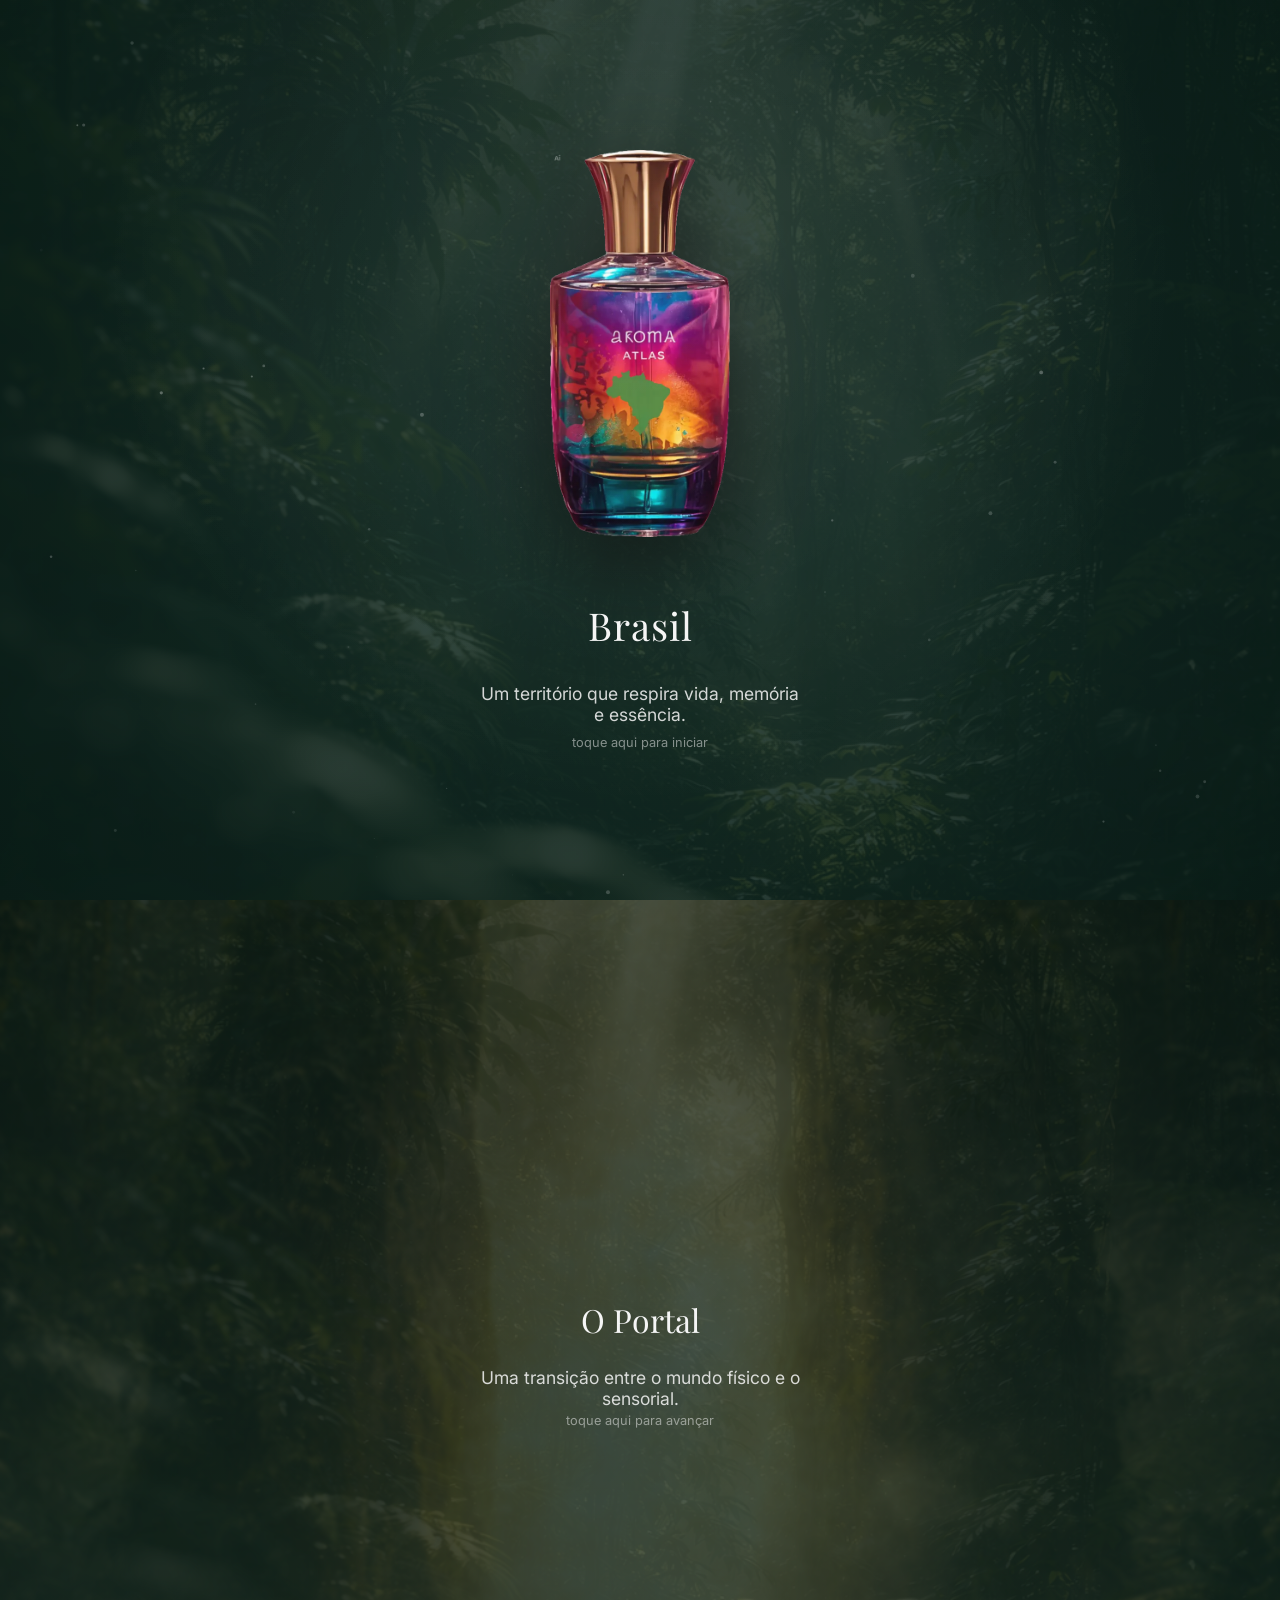
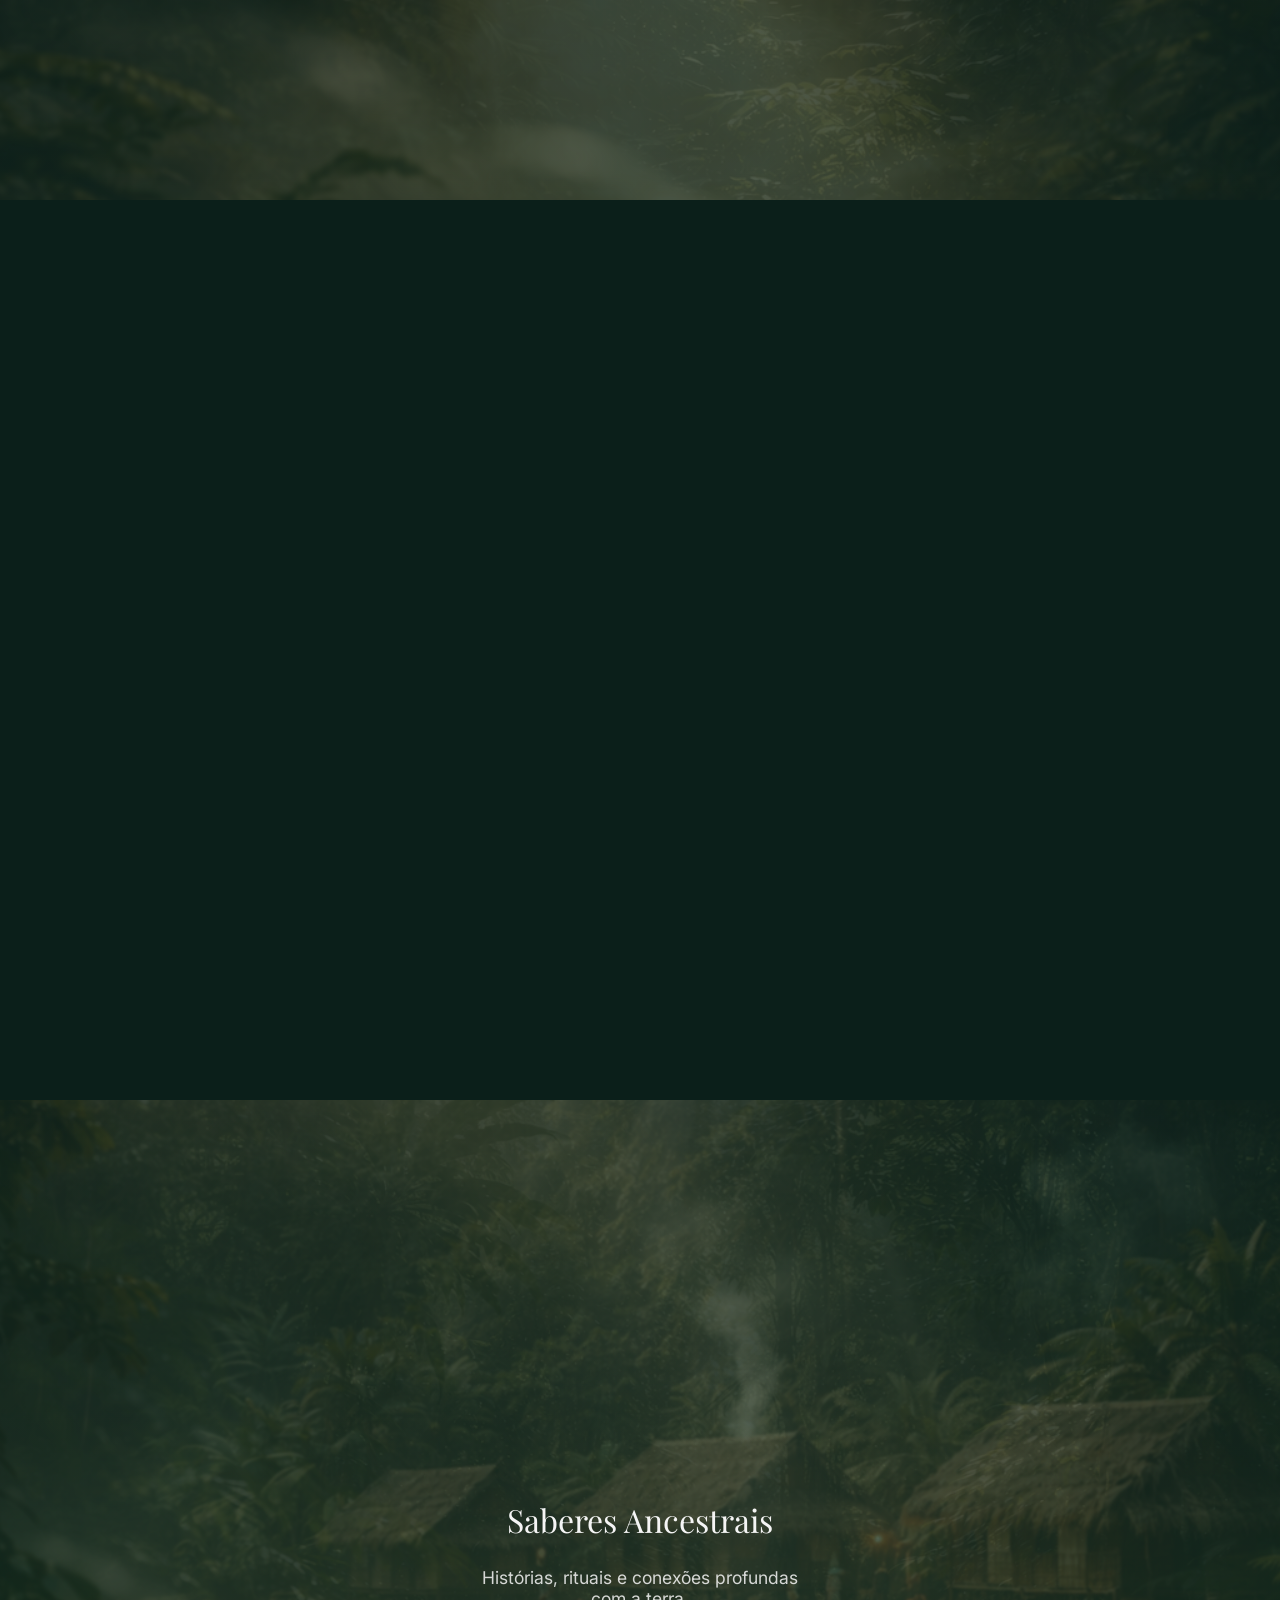
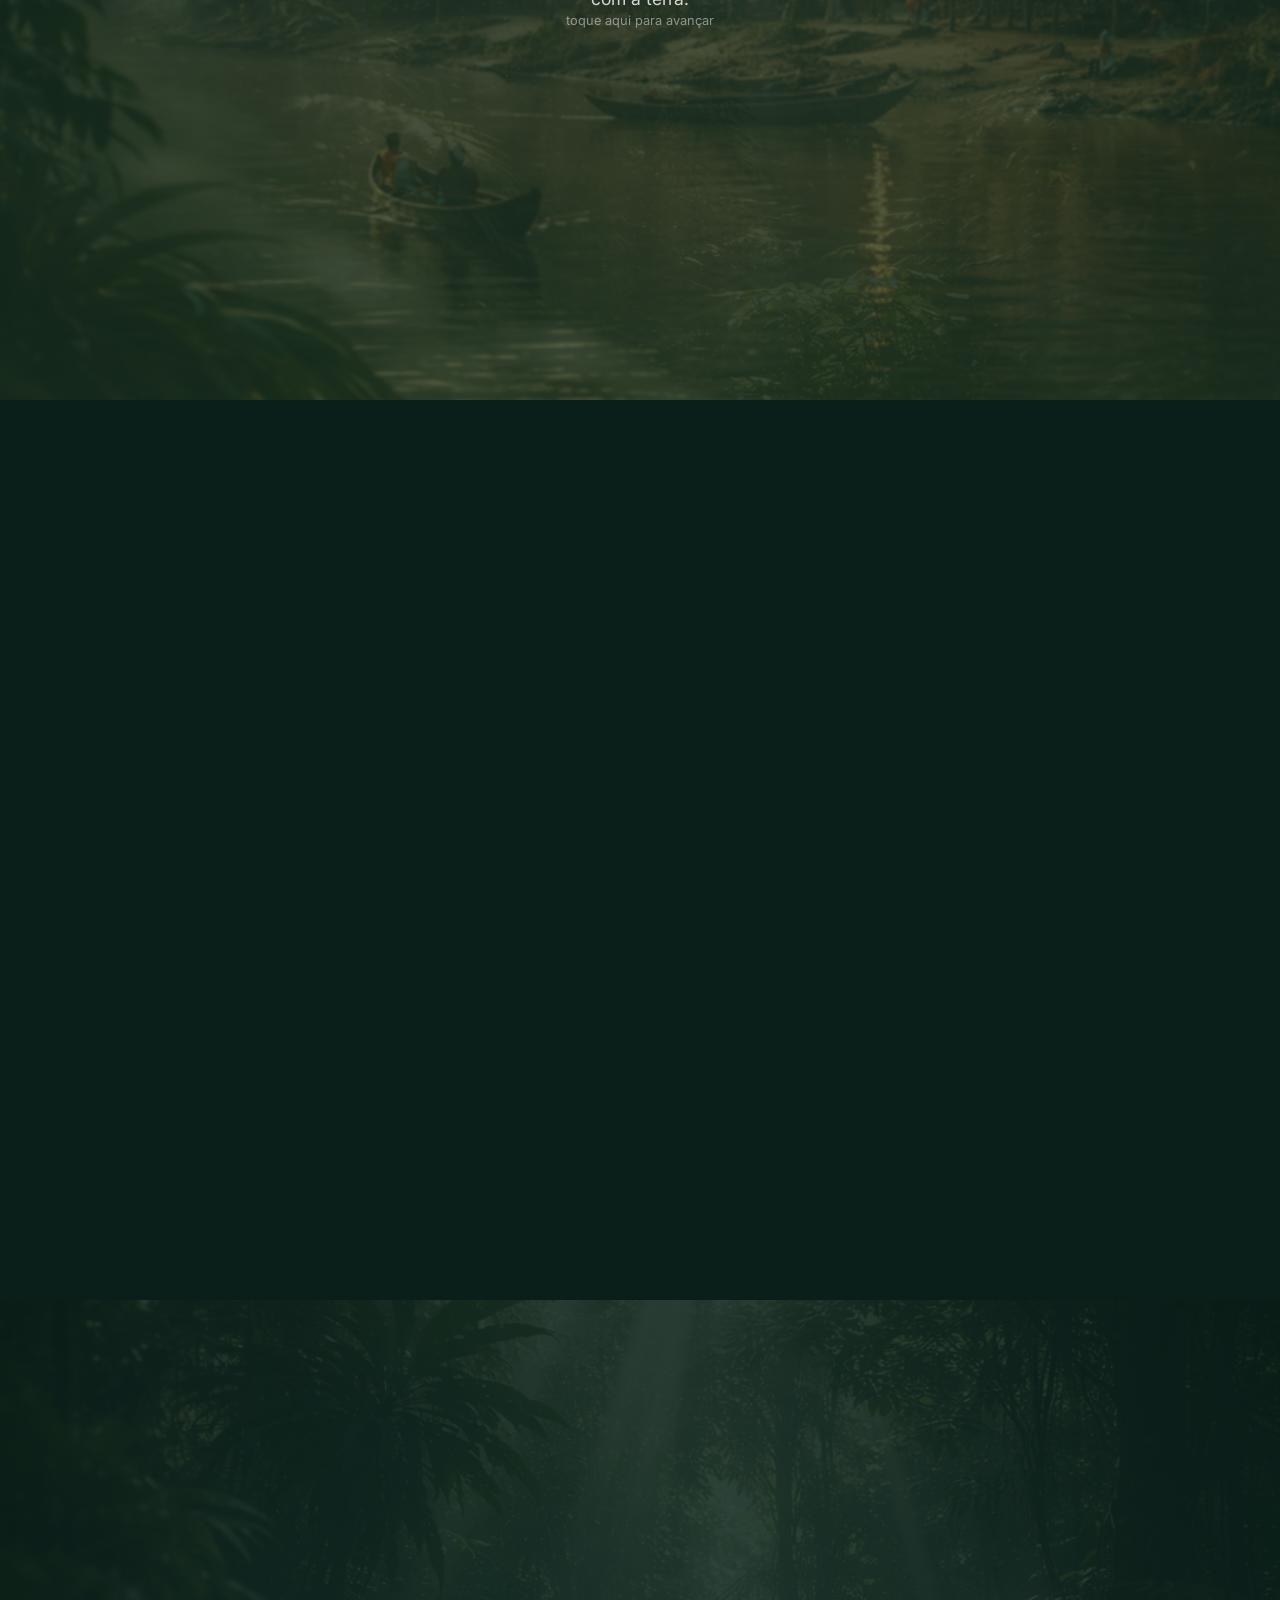
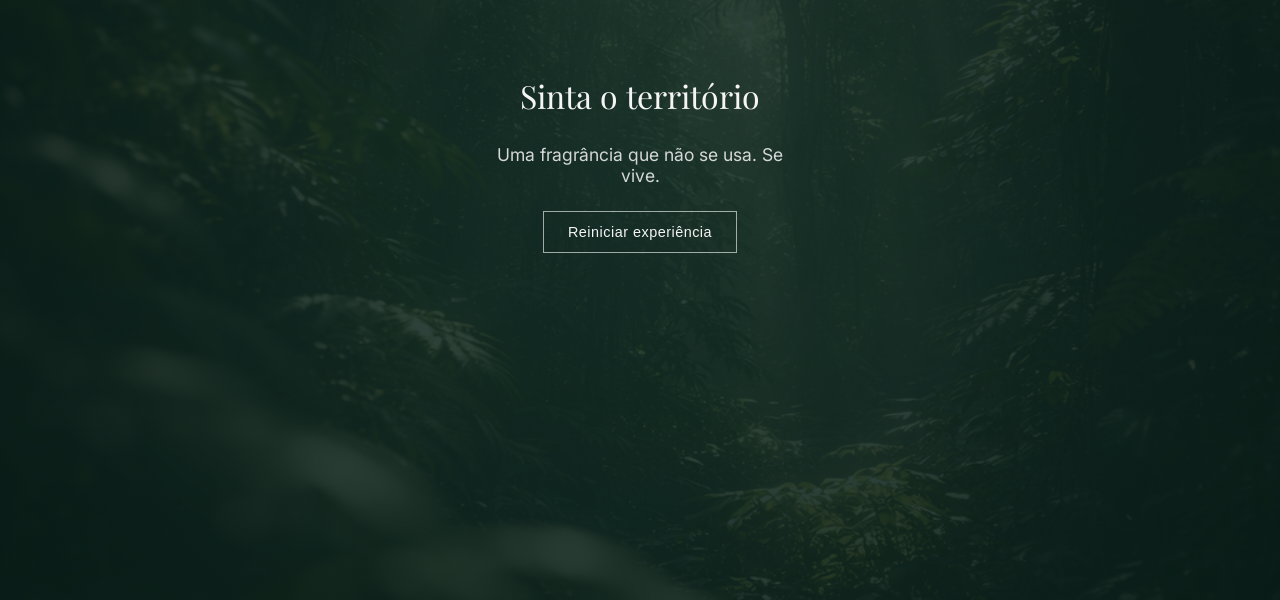
==== docs/index.html @ 977eced9 "Alterção de caminho dos arquivos de main para docs" ====
<!DOCTYPE html>
<html lang="pt-BR">
<head>
  <meta charset="UTF-8">
  <meta name="viewport" content="width=device-width, initial-scale=1.0">
  <title>Aroma Atlas — Brasil</title>

  <!-- FONTES -->
  <link href="https://fonts.googleapis.com/css2?family=Playfair+Display:wght@400&family=Inter:wght@300;400&display=swap" rel="stylesheet">

  <!-- CSS -->
  <link rel="stylesheet" href="styles/style.css">
</head>

<body>

  <!-- LUZ CINEMATOGRÁFICA -->
  <div class="light-overlay"></div>

  <!-- ÁUDIO -->
  <audio id="ambientSound" loop>
    <source src="assets/audio/floresta.mp3" type="audio/mpeg">
  </audio>

  <main>

  <!-- TÚNEL DO TEMPO TRANSIÇÃO -->
  <div class="tunnel-transition" id="tunnelTransition"></div>

    <!-- HERO -->
    <section class="section hero intro">
      <img src="assets/images/brasil-perfume.png" class="bottle" alt="Perfume Brasil">
      <h1>Brasil</h1>
      <p>Um território que respira vida, memória e essência.</p>
      <span class="hint">toque aqui para iniciar</span>
    </section>

    <!-- LIMIAR -->
    <section class="section limiar">
      <div>
        <h2>O Portal</h2>
        <p>Uma transição entre o mundo físico e o sensorial.</p>
        <span class="hint nav-hint" data-target=".floresta">toque aqui para avançar</span>
      </div>
    </section>

    <!-- FLORESTA -->
    <section class="section floresta">
      <div>
        <h2>A Floresta</h2>
        <p>O ar é denso, úmido, vivo. A natureza pulsa ao seu redor.</p>
        <span class="hint nav-hint" data-target=".saberes">toque aqui para avançar</span>
      </div>
    </section>

    <!-- SABERES -->
    <section class="section saberes">
      <div>
        <h2>Saberes Ancestrais</h2>
        <p>Histórias, rituais e conexões profundas com a terra.</p>
        <span class="hint nav-hint" data-target=".fragrancia">toque aqui para avançar</span>
      </div>
    </section>

    <!-- FRAGRÂNCIA -->
    <section class="section fragrancia">
      <div class="nota topo">
        <p>Notas de topo: frescor verde, folhas e umidade.</p>
      </div>
      <div class="nota coracao">
        <p>Notas de coração: flores e resinas da floresta.</p>
      </div>
      <div class="nota fundo">
        <p>Notas de fundo: madeira, terra e profundidade.</p>
      </div>
      <span class="hint nav-hint" data-target=".final">toque aqui para avançar</span>
    </section>

    <!-- FINAL -->
    <section class="section final">
      <div>
        <h2>Sinta o território</h2>
        <p>Uma fragrância que não se usa. Se vive.</p>
        <button id="restart">Reiniciar experiência</button>
      </div>
    </section>

  </main>

  <!-- JS -->
  <script src="scripts/main.js"></script>

</body>
</html>
---- docs/styles/style.css ----
/* ========================= */
/* TÚNEL DO TEMPO (TRANSIÇÃO) */
/* ========================= */
.tunnel-transition {
  position: fixed;
  top: 0;
  left: 0;
  width: 100vw;
  height: 100vh;
  inset: 0;
  min-width: 100vw;
  min-height: 100vh;
  max-width: 100vw;
  max-height: 100vh;
  overflow: hidden;
  display: block;
  z-index: 9999;
  pointer-events: none;
  opacity: 0;
  transform: scale(1) translateZ(0);
  transition:
    opacity 0.7s cubic-bezier(.77,0,.18,1),
    transform 0.7s cubic-bezier(.77,0,.18,1);
  background:
    radial-gradient(ellipse at 50% 60%, rgba(34, 49, 36, 0.75) 0%, rgba(18, 36, 24, 0.7) 60%, rgba(11,31,26,0.6) 100%),
    url('../assets/images/textura-floresta.png');
  background-size: 120% 120%, cover;
  background-blend-mode: multiply;
  filter: blur(1.2px) brightness(0.85) saturate(1.15);
  box-shadow: 0 0 0 100vw rgba(10,20,10,0.5) inset;
}
.tunnel-transition.active {
  opacity: 1;
  transform: scale(1.18) translateZ(0);
}
}
/* ========================= */
/* RESET */
/* ========================= */
* {
  margin: 0;
  padding: 0;
  box-sizing: border-box;
}

/* ========================= */
/* BODY */
/* ========================= */
body {
  font-family: 'Inter', sans-serif;
  background: #0B1F1A;
  color: #F5F5F5;
  overflow-x: hidden;
  margin: 0;
  padding: 0;
}

/* ========================= */
/* MAIN */
/* ========================= */
main {
  width: 100%;
  margin: 0;
  padding: 0;
}

/* ========================= */
/* SEÇÕES */
/* ========================= */
.section {
  height: 100vh;
  width: 100%;
  display: flex;
  justify-content: center;
  align-items: center;
  text-align: center;
  padding: 0 0;
  position: relative;
  overflow: hidden;

  opacity: 0;
  transform: translateY(40px);
  transition: all 1s ease;
}

/* Conteúdo acima das camadas */
.section > * {
  position: relative;
  z-index: 3;
}

/* ========================= */
/* TEXTURA BASE GLOBAL */
/* ========================= */
.section::before {
  content: "";
  position: absolute;
  inset: 0;

  background-image: url("../assets/images/textura-floresta.png");
  background-size: cover;
  background-position: center;

  opacity: 0.12;

  pointer-events: none;
  z-index: 1;

  animation: texturaMove 40s ease-in-out infinite;
}

/* ========================= */
/* IMAGENS ESPECÍFICAS (CAMADA EXTRA) */
/* ========================= */

.section::after {
  content: "";
  position: absolute;
  inset: 0;

  background-size: cover;
  background-position: center;

  opacity: 0;
  pointer-events: none;
  z-index: 2;

  transition: opacity 1s ease;
  transform: translateY(var(--parallax-offset, 0)) scale(var(--scale-dynamic, 1.1));
}

/* PORTAL */
.limiar::after {
  background-image: url("../assets/images/Portal\ dourado\ na\ floresta\ tropical.png");
  opacity: 0.25;
  filter: blur(2px) brightness(0.7);
}

/* SABERES ANCESTRAIS */
.saberes::after {
  background-image: url("../assets/images/Aldeia\ ribeirinha\ ao\ amanhecer.png");
  opacity: 0.25;
  filter: blur(1px) brightness(0.8);
}

/* ========================= */
/* ANIMAÇÃO TEXTURA */
/* ========================= */
@keyframes texturaMove {
  0% {
    transform: scale(1) translateY(0);
  }
  50% {
    transform: scale(1.08) translateY(-15px);
  }
  100% {
    transform: scale(1) translateY(0);
  }
}

/* ========================= */
/* HERO */
/* ========================= */
.hero {
  flex-direction: column;
  background: radial-gradient(circle at center, #132E27, #0B1F1A);
}

/* PERFUME */
.bottle {
  width: 180px;
  margin-bottom: 30px;
  animation: float 6s ease-in-out infinite;
  filter: drop-shadow(0 25px 50px rgba(0,0,0,0.7));
}

/* FLUTUAÇÃO */
@keyframes float {
  0% { transform: translateY(0px); }
  50% { transform: translateY(-15px); }
  100% { transform: translateY(0px); }
}

/* ========================= */
/* BACKGROUNDS BASE */
/* ========================= */
.intro {
  background: radial-gradient(circle at center, #132E27, #0B1F1A);
}

.limiar {
  background: linear-gradient(180deg, #0B1F1A, #132E27);
}

.floresta {
  background: radial-gradient(circle at center, #1F3D2B, #0B1F1A);
}

.saberes {
  background: linear-gradient(180deg, #132E27, #1F3D2B);
}

/* ========================= */
/* TIPOGRAFIA */
/* ========================= */
h1, h2 {
  font-family: 'Playfair Display', serif;
  font-weight: 400;
}

h1 {
  font-size: 2.4rem;
  letter-spacing: 1px;
}

h2 {
  font-size: 2rem;
}

p {
  font-size: 1.1rem;
  opacity: 0.85;
  max-width: 320px;
  margin: 0 auto;
}

.hint {
  font-size: 0.8rem;
  opacity: 0.5;
  margin-top: 10px;
}

/* ========================= */
/* FRAGRÂNCIA */
/* ========================= */
.fragrancia {
  display: flex;
  flex-direction: column;
  padding: 0;
}

.nota {
  width: 100%;
  height: 33.33vh;
  display: flex;
  align-items: center;
  justify-content: center;
}

.topo {
  background: linear-gradient(180deg, #1F3D2B, #132E27);
}

.coracao {
  background: linear-gradient(180deg, #132E27, #0F261F);
}

.fundo {
  background: linear-gradient(180deg, #0F261F, #0B1F1A);
}

/* ========================= */
/* FINAL */
/* ========================= */
.final {
  background: radial-gradient(circle at center, #132E27, #0B1F1A);
  flex-direction: column;
}

/* ========================= */
/* BOTÃO */
/* ========================= */
button {
  margin-top: 25px;
  padding: 12px 24px;
  background: transparent;
  border: 1px solid rgba(255,255,255,0.6);
  color: #F5F5F5;
  font-size: 0.9rem;
  letter-spacing: 0.5px;
  cursor: pointer;
  transition: all 0.4s ease;
}

button:hover {
  background: #F5F5F5;
  color: #0B1F1A;
}

/* ========================= */
/* LUZ CINEMATOGRÁFICA */
/* ========================= */
.light-overlay {
  position: fixed;
  top: 0;
  left: 0;
  width: 100%;
  height: 100%;

  pointer-events: none;
  z-index: 2;

  background: radial-gradient(
    circle at 50% 30%,
    rgba(255, 255, 255, 0.08),
    transparent 60%
  );

  mix-blend-mode: screen;
  transition: all 0.6s ease;
}
/* ========================= */
/* PARALLAX + VIDA */
/* ========================= */

/* Camada que vai se mover */
.section::after {
  transform: scale(1.1);
  transition: transform 1s ease, opacity 1s ease;
}

/* Quando seção ativa */
.section.active::after {
  transform: scale(1.15);
}

/* Entrada suave */
.section.active {
  opacity: 1;
  transform: translateY(0);
}

/* ========================= */
/* FRAGRÂNCIA SENSORIAL */
/* ========================= */

.fragrancia {
  display: flex;
  flex-direction: column;
  padding: 0;
}

/* BASE DAS NOTAS */
.nota {
  width: 100%;
  height: 33.33vh;

  display: flex;
  align-items: center;
  justify-content: center;
  text-align: center;

  position: relative;
  overflow: hidden;
}

/* TEXTO */
.nota p {
  position: relative;
  z-index: 3;
  max-width: 320px;
  font-size: 1.1rem;
  opacity: 0.9;
}

/* CAMADA DE IMAGEM */
.nota::before {
  content: "";
  position: absolute;
  inset: 0;

  background-size: cover;
  background-position: center;

  filter: blur(6px);
  transform: scale(1.2);

  z-index: 1;
}

/* OVERLAY ESCURO */
.nota::after {
  content: "";
  position: absolute;
  inset: 0;

  background: linear-gradient(
    rgba(0,0,0,0.5),
    rgba(0,0,0,0.7)
  );

  z-index: 2;
}

/* ========================= */
/* TOPO */
/* ========================= */
.topo::before {
  background-image: url("../assets/images/Raio\ de\ sol\ na\ floresta\ ao\ amanhecer.png");
}

/* ========================= */
/* CORAÇÃO */
/* ========================= */
.coracao::before {
  background-image: url("../assets/images/Raio\ de\ sol\ na\ floresta\ densa.png");
}

/* ========================= */
/* FUNDO */
/* ========================= */
.fundo::before {
  background-image: url("../assets/images/Raízes\ iluminadas\ na\ floresta\ tropical.png");
}

/* ========================= */
/* VARIAÇÃO DE LUZ (SUTIL) */
/* ========================= */
.topo::after {
  background: linear-gradient(
    rgba(0,0,0,0.4),
    rgba(0,0,0,0.6)
  );
}

.coracao::after {
  background: linear-gradient(
    rgba(0,0,0,0.5),
    rgba(0,0,0,0.75)
  );
}

.fundo::after {
  background: linear-gradient(
    rgba(0,0,0,0.6),
    rgba(0,0,0,0.85)
  );
}
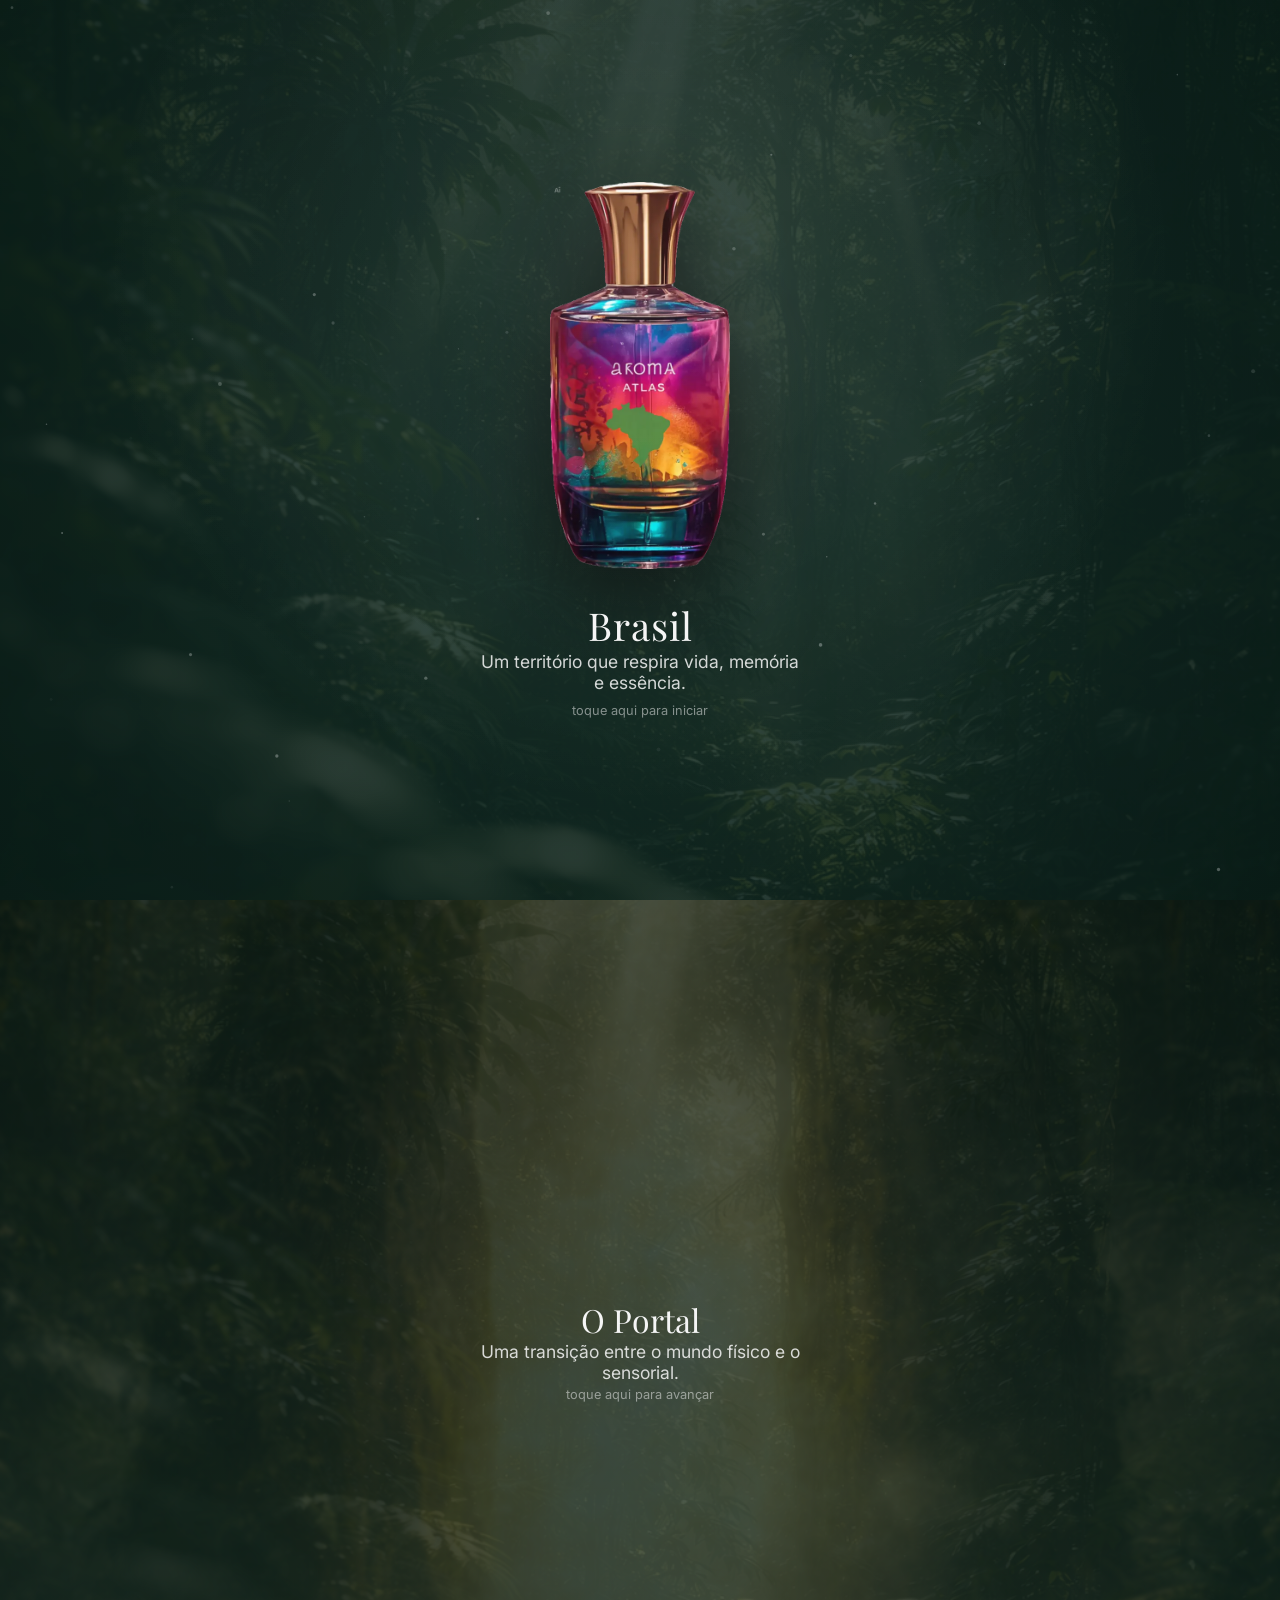
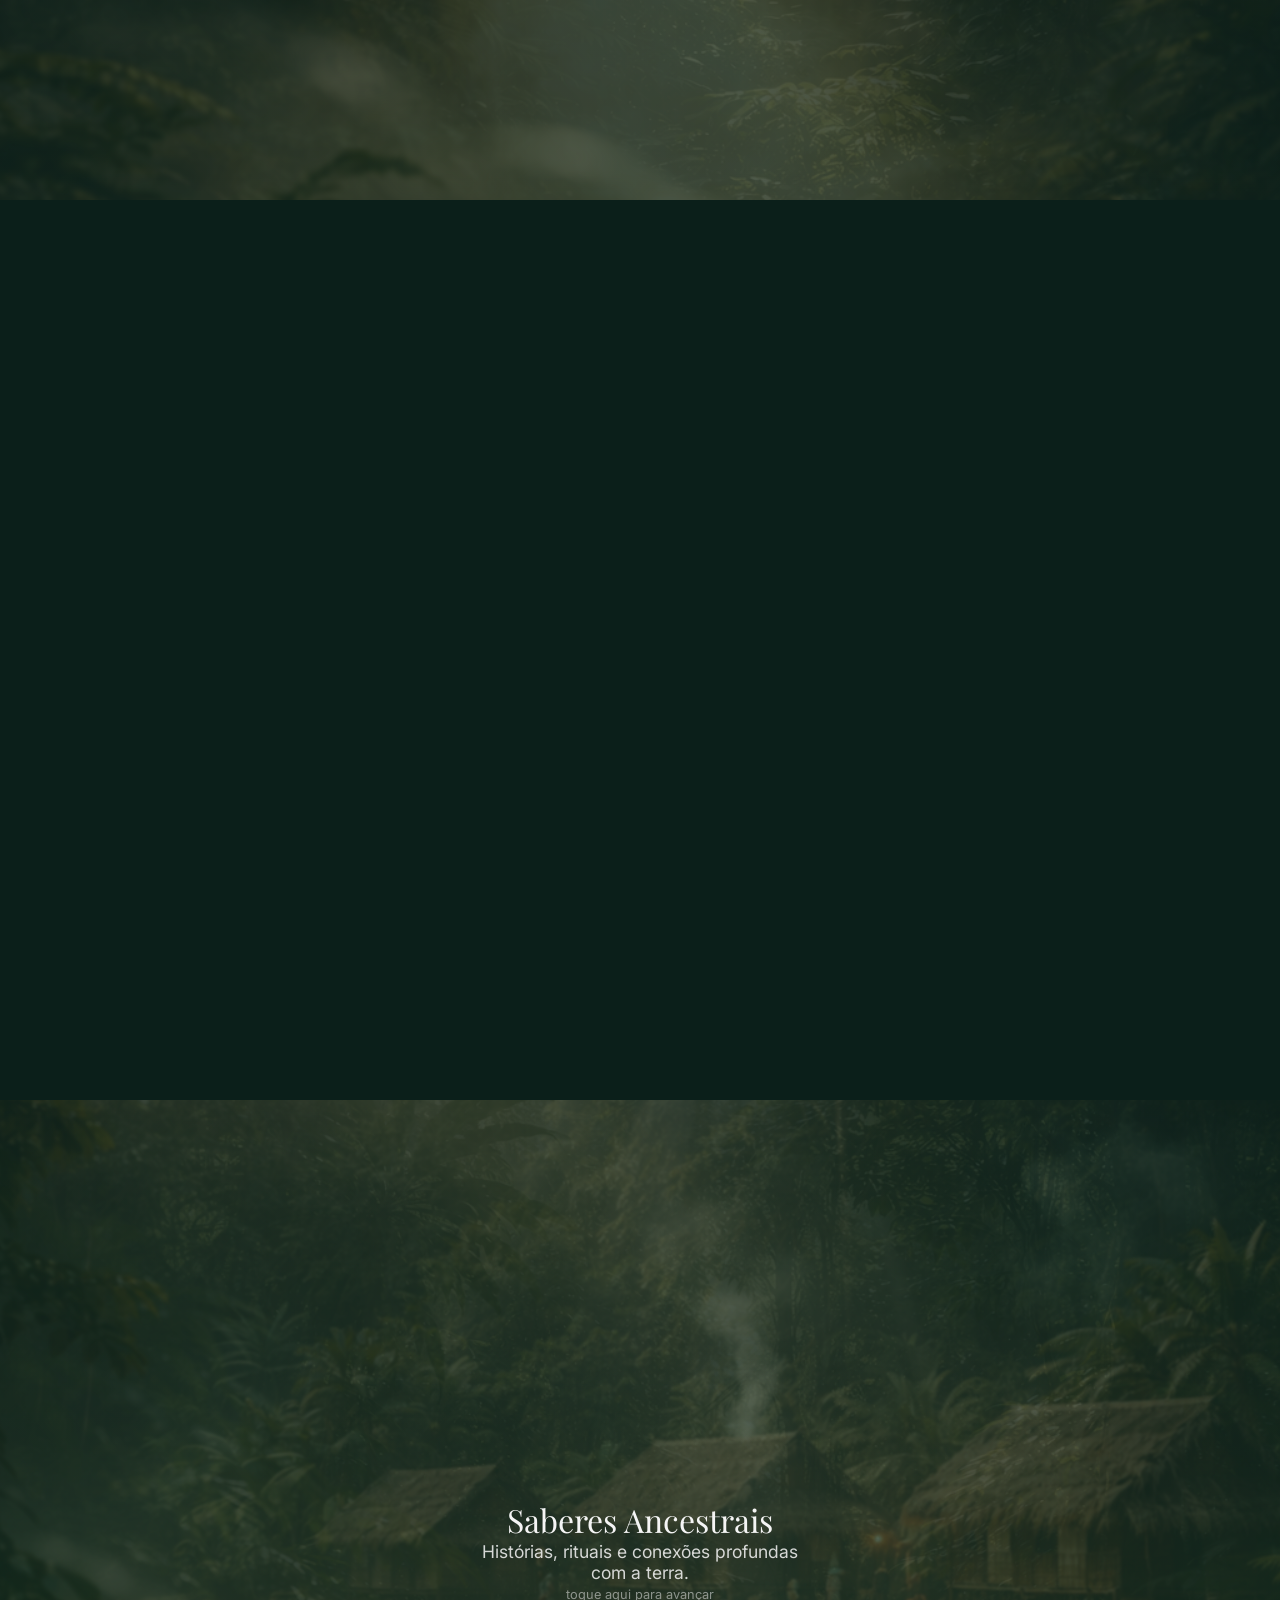
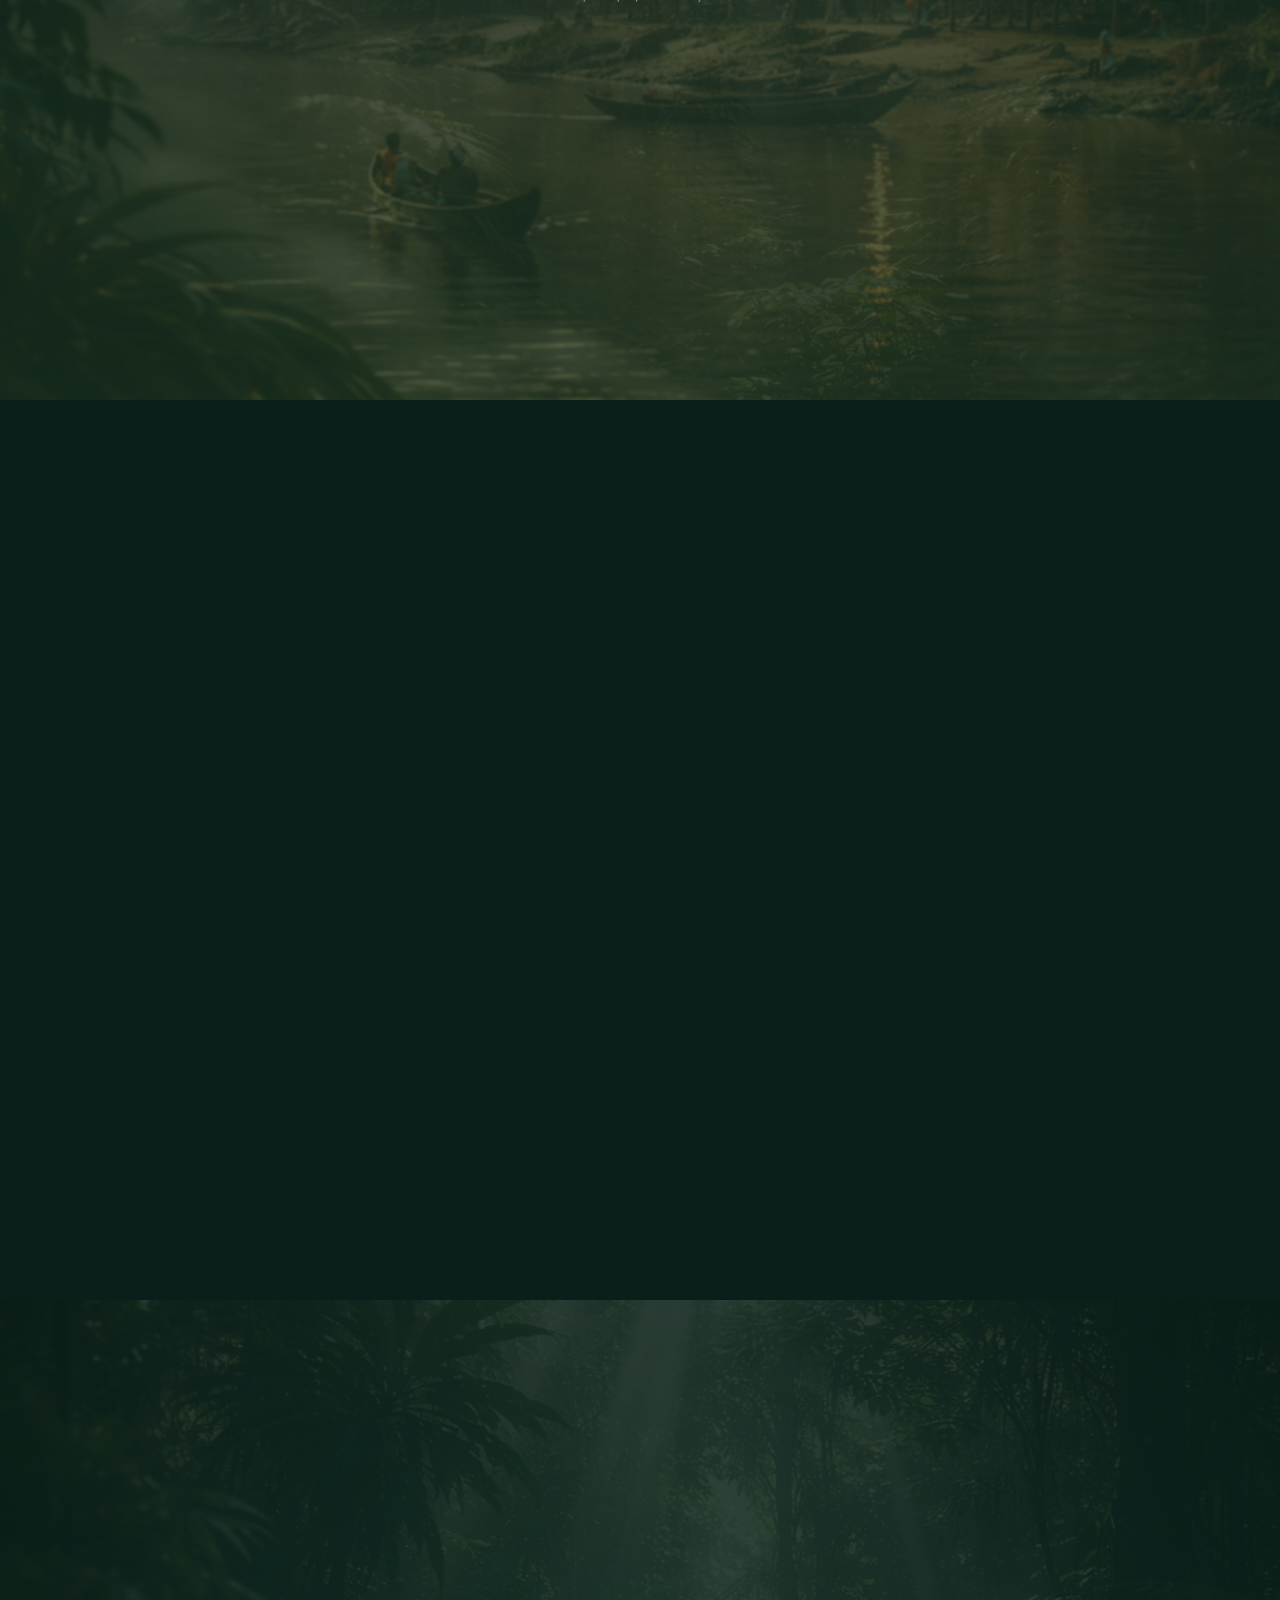
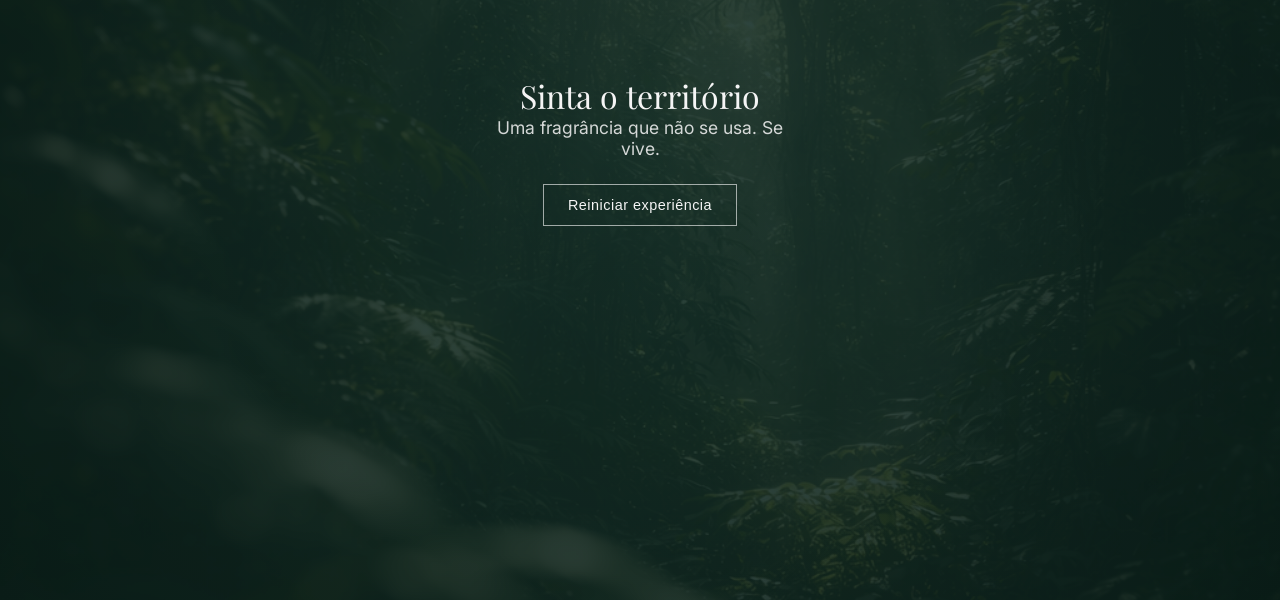
==== commit 25190a58: "Adição de audio tematico as seções intro e limiar" ====
--- a/docs/index.html
+++ b/docs/index.html
@@ -14,7 +14,7 @@
 
 <body>
 
-  <!-- LUZ CINEMATOGRÁFICA -->
+  <!-- LUZ -->
   <div class="light-overlay"></div>
 
   <!-- ÁUDIO -->
@@ -24,7 +24,7 @@
 
   <main>
 
-  <!-- TÚNEL DO TEMPO TRANSIÇÃO -->
+  <!-- TÚNEL TRANSIÇÃO -->
   <div class="tunnel-transition" id="tunnelTransition"></div>
 
     <!-- HERO -->
--- a/docs/styles/style.css
+++ b/docs/styles/style.css
@@ -1,6 +1,6 @@
-/* ========================= */
-/* TÚNEL DO TEMPO (TRANSIÇÃO) */
-/* ========================= */
+
+/*(TRANSIÇÃO) */
+
 .tunnel-transition {
   position: fixed;
   top: 0;
@@ -33,19 +33,18 @@
   opacity: 1;
   transform: scale(1.18) translateZ(0);
 }
-}
-/* ========================= */
+
 /* RESET */
-/* ========================= */
+
 * {
   margin: 0;
   padding: 0;
   box-sizing: border-box;
 }
 
-/* ========================= */
+
 /* BODY */
-/* ========================= */
+
 body {
   font-family: 'Inter', sans-serif;
   background: #0B1F1A;
@@ -55,18 +54,18 @@
   padding: 0;
 }
 
-/* ========================= */
+
 /* MAIN */
-/* ========================= */
+
 main {
   width: 100%;
   margin: 0;
   padding: 0;
 }
 
-/* ========================= */
+
 /* SEÇÕES */
-/* ========================= */
+
 .section {
   height: 100vh;
   width: 100%;
@@ -89,9 +88,9 @@
   z-index: 3;
 }
 
-/* ========================= */
+
 /* TEXTURA BASE GLOBAL */
-/* ========================= */
+
 .section::before {
   content: "";
   position: absolute;
@@ -109,9 +108,9 @@
   animation: texturaMove 40s ease-in-out infinite;
 }
 
-/* ========================= */
+
 /* IMAGENS ESPECÍFICAS (CAMADA EXTRA) */
-/* ========================= */
+
 
 .section::after {
   content: "";
@@ -143,9 +142,9 @@
   filter: blur(1px) brightness(0.8);
 }
 
-/* ========================= */
+
 /* ANIMAÇÃO TEXTURA */
-/* ========================= */
+
 @keyframes texturaMove {
   0% {
     transform: scale(1) translateY(0);
@@ -158,9 +157,9 @@
   }
 }
 
-/* ========================= */
+
 /* HERO */
-/* ========================= */
+
 .hero {
   flex-direction: column;
   background: radial-gradient(circle at center, #132E27, #0B1F1A);
@@ -181,9 +180,9 @@
   100% { transform: translateY(0px); }
 }
 
-/* ========================= */
+
 /* BACKGROUNDS BASE */
-/* ========================= */
+
 .intro {
   background: radial-gradient(circle at center, #132E27, #0B1F1A);
 }
@@ -200,9 +199,8 @@
   background: linear-gradient(180deg, #132E27, #1F3D2B);
 }
 
-/* ========================= */
 /* TIPOGRAFIA */
-/* ========================= */
+
 h1, h2 {
   font-family: 'Playfair Display', serif;
   font-weight: 400;
@@ -230,9 +228,9 @@
   margin-top: 10px;
 }
 
-/* ========================= */
+
 /* FRAGRÂNCIA */
-/* ========================= */
+
 .fragrancia {
   display: flex;
   flex-direction: column;
@@ -259,17 +257,16 @@
   background: linear-gradient(180deg, #0F261F, #0B1F1A);
 }
 
-/* ========================= */
-/* FINAL */
-/* ========================= */
+
+
 .final {
   background: radial-gradient(circle at center, #132E27, #0B1F1A);
   flex-direction: column;
 }
 
-/* ========================= */
+
 /* BOTÃO */
-/* ========================= */
+
 button {
   margin-top: 25px;
   padding: 12px 24px;
@@ -287,9 +284,7 @@
   color: #0B1F1A;
 }
 
-/* ========================= */
-/* LUZ CINEMATOGRÁFICA */
-/* ========================= */
+
 .light-overlay {
   position: fixed;
   top: 0;
@@ -309,9 +304,7 @@
   mix-blend-mode: screen;
   transition: all 0.6s ease;
 }
-/* ========================= */
-/* PARALLAX + VIDA */
-/* ========================= */
+
 
 /* Camada que vai se mover */
 .section::after {
@@ -329,10 +322,6 @@
   opacity: 1;
   transform: translateY(0);
 }
-
-/* ========================= */
-/* FRAGRÂNCIA SENSORIAL */
-/* ========================= */
 
 .fragrancia {
   display: flex;
@@ -392,30 +381,30 @@
   z-index: 2;
 }
 
-/* ========================= */
+
 /* TOPO */
-/* ========================= */
+
 .topo::before {
   background-image: url("../assets/images/Raio\ de\ sol\ na\ floresta\ ao\ amanhecer.png");
 }
 
-/* ========================= */
+
 /* CORAÇÃO */
-/* ========================= */
+
 .coracao::before {
   background-image: url("../assets/images/Raio\ de\ sol\ na\ floresta\ densa.png");
 }
 
-/* ========================= */
+
 /* FUNDO */
-/* ========================= */
+
 .fundo::before {
   background-image: url("../assets/images/Raízes\ iluminadas\ na\ floresta\ tropical.png");
 }
 
-/* ========================= */
+
 /* VARIAÇÃO DE LUZ (SUTIL) */
-/* ========================= */
+
 .topo::after {
   background: linear-gradient(
     rgba(0,0,0,0.4),
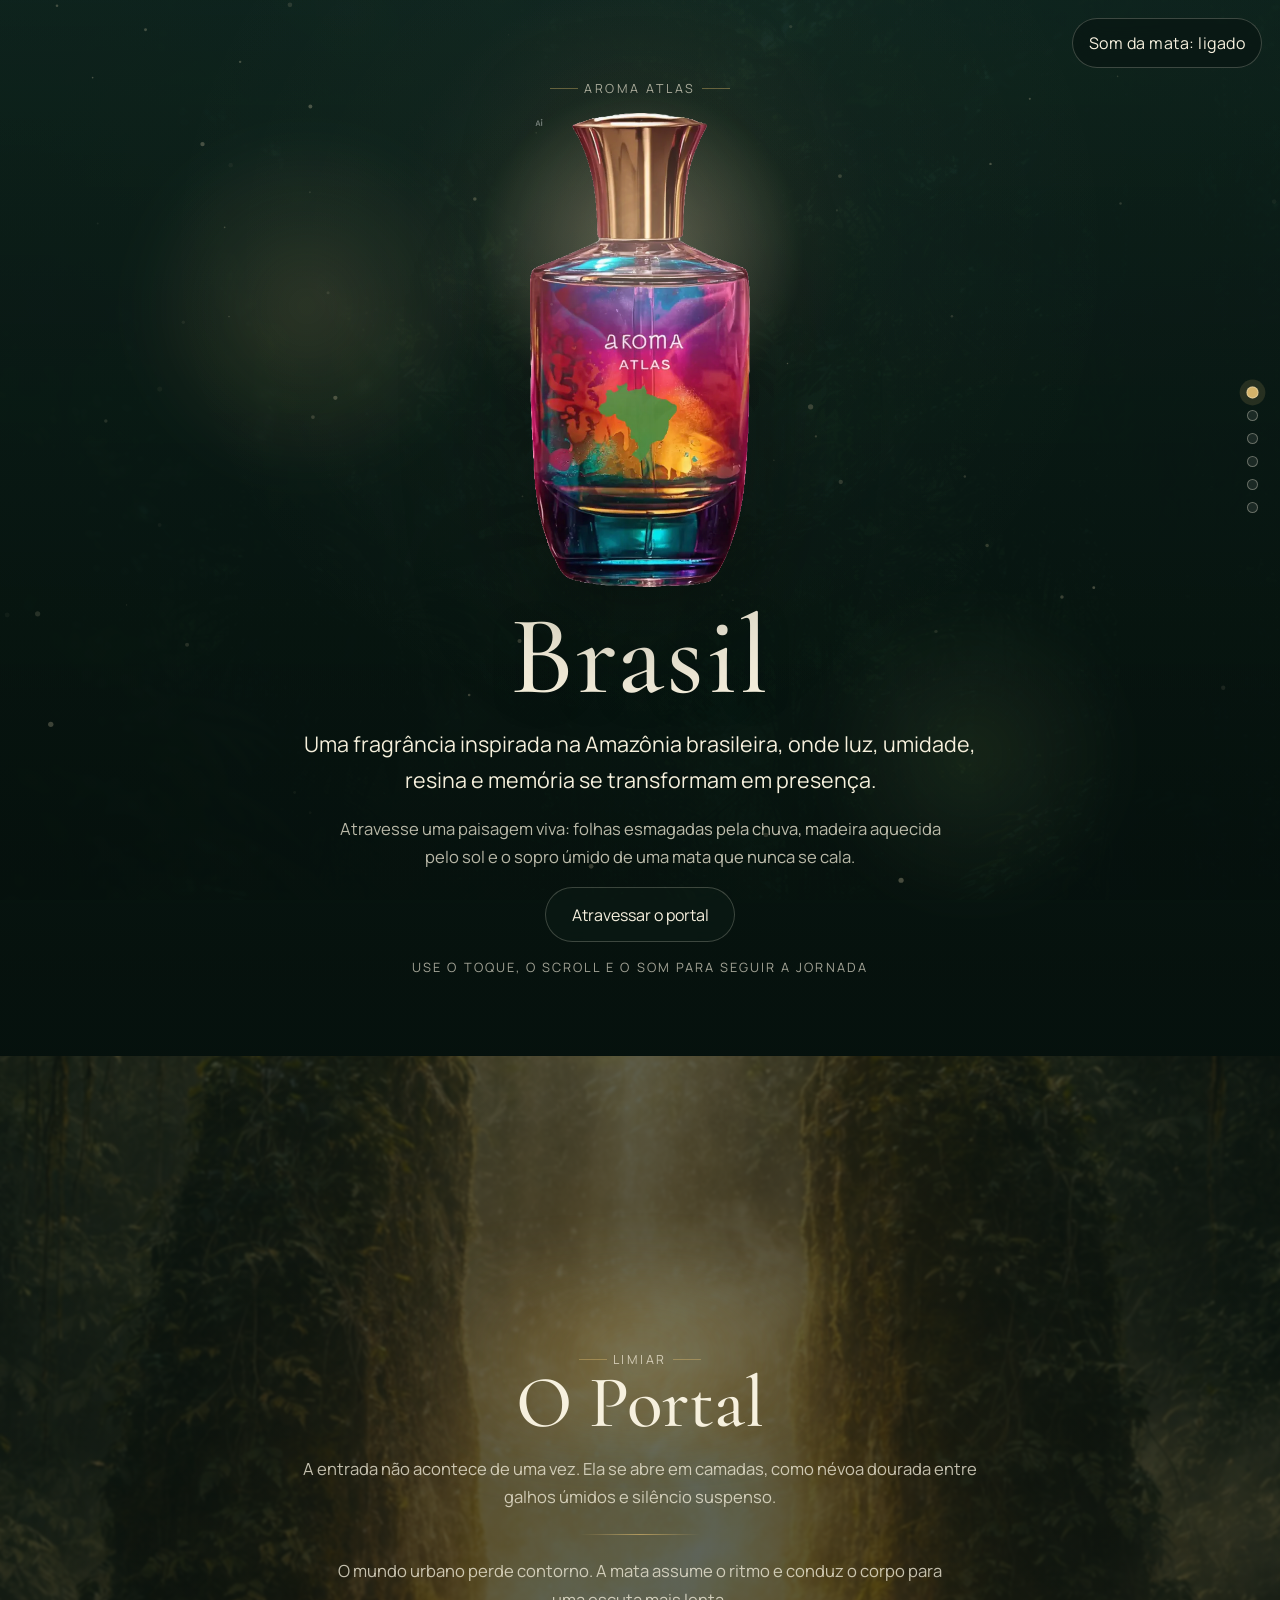
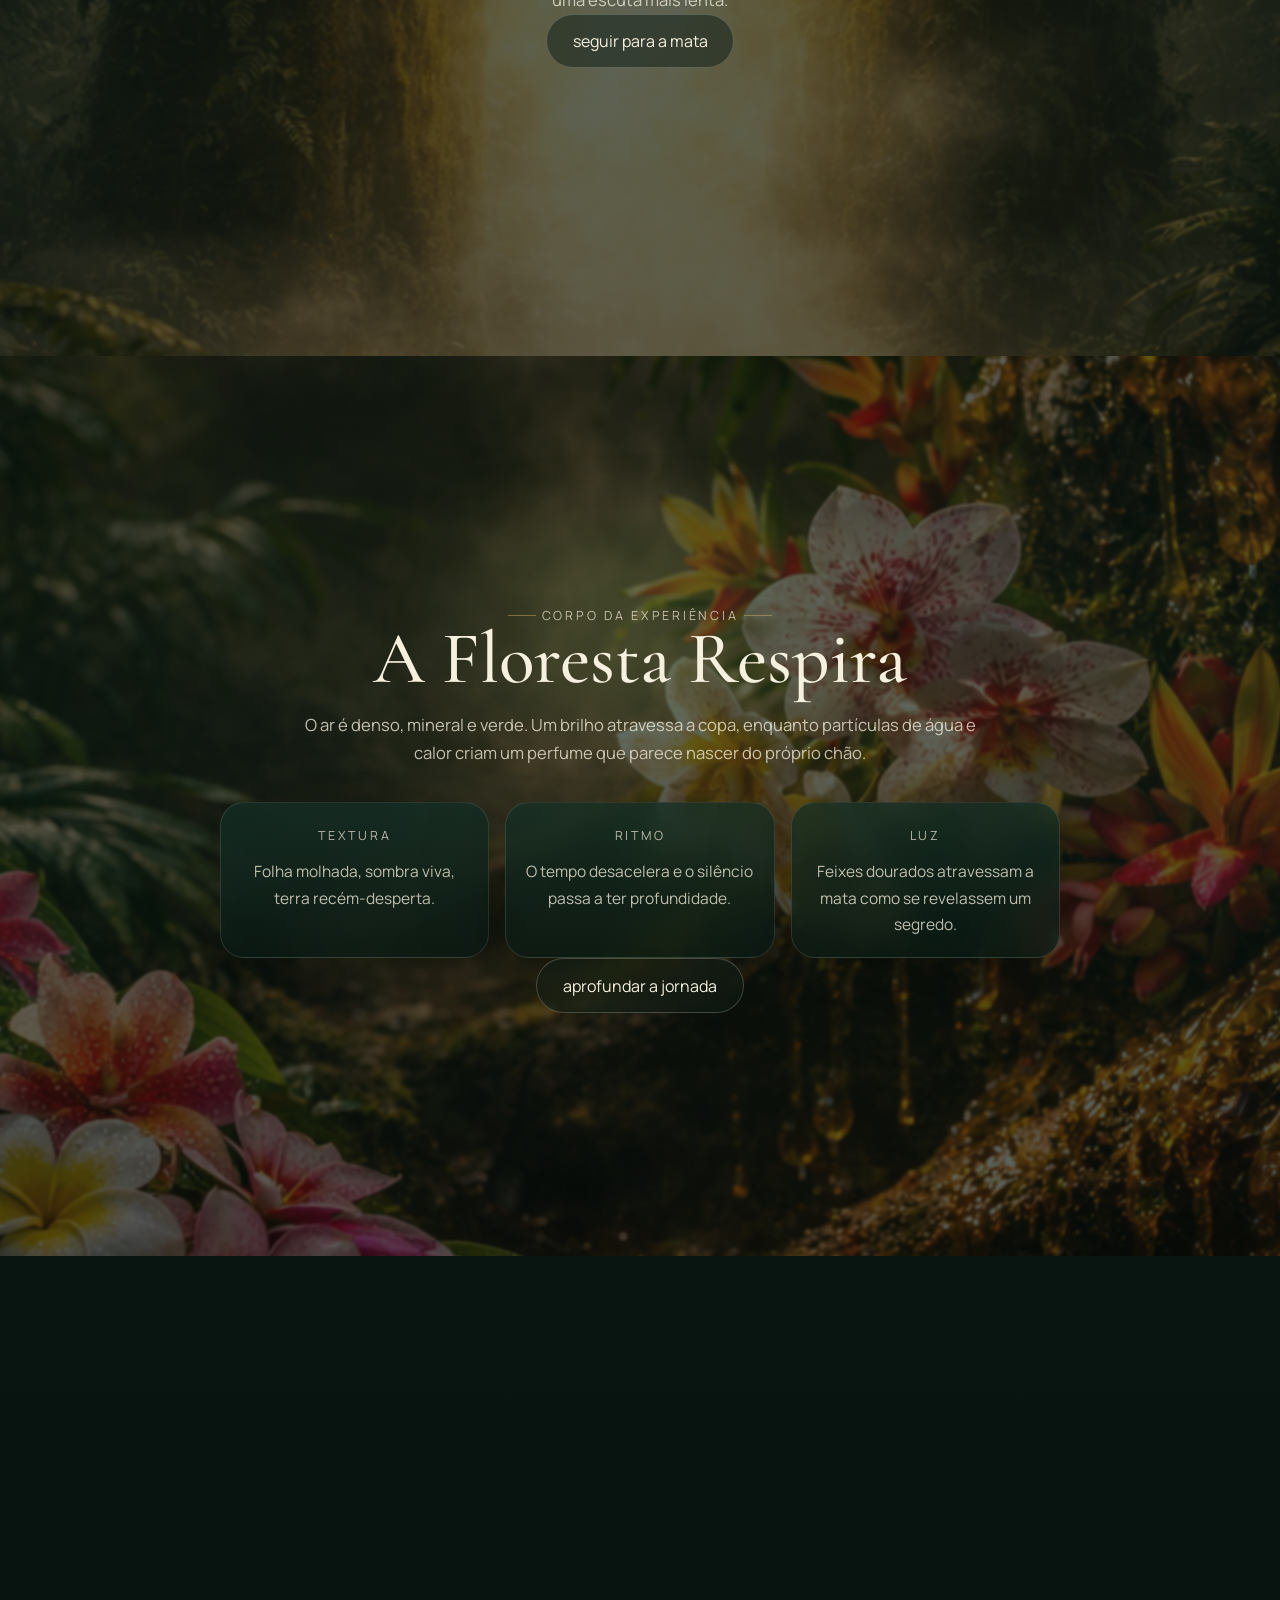
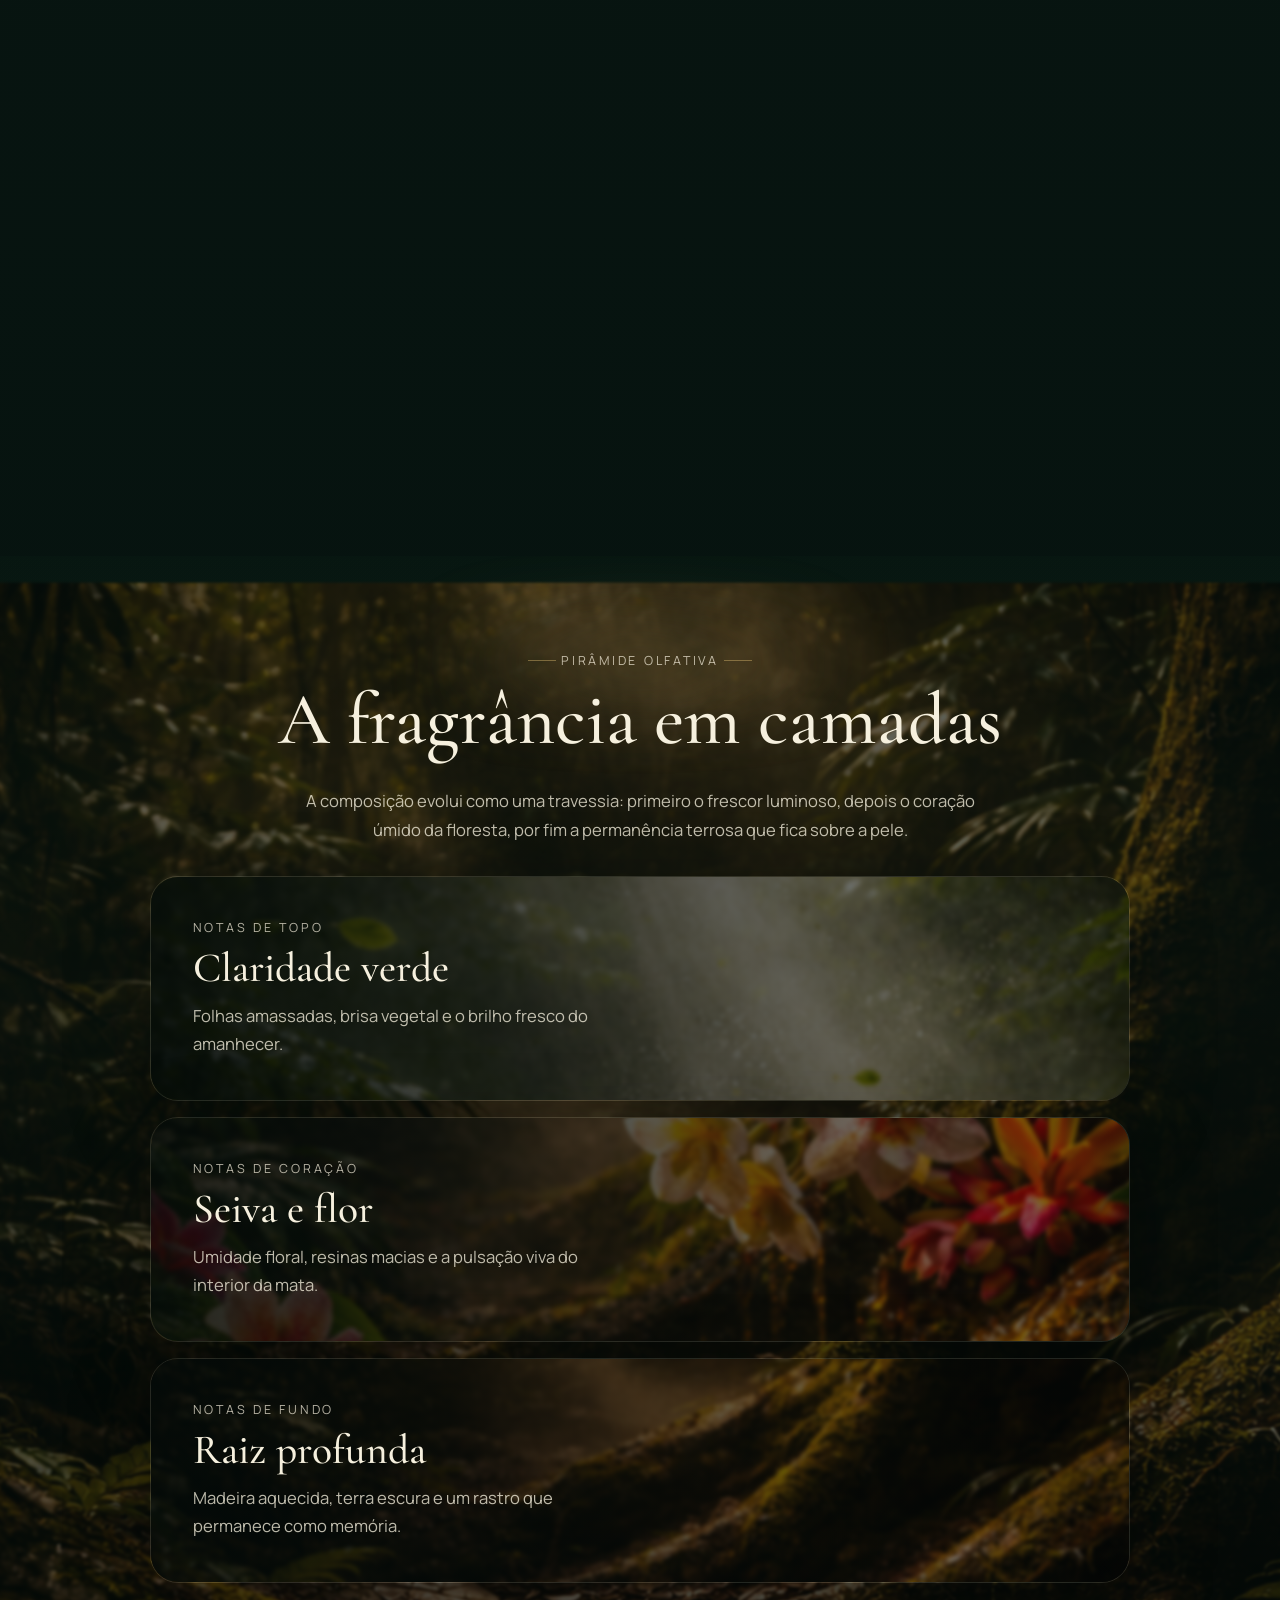
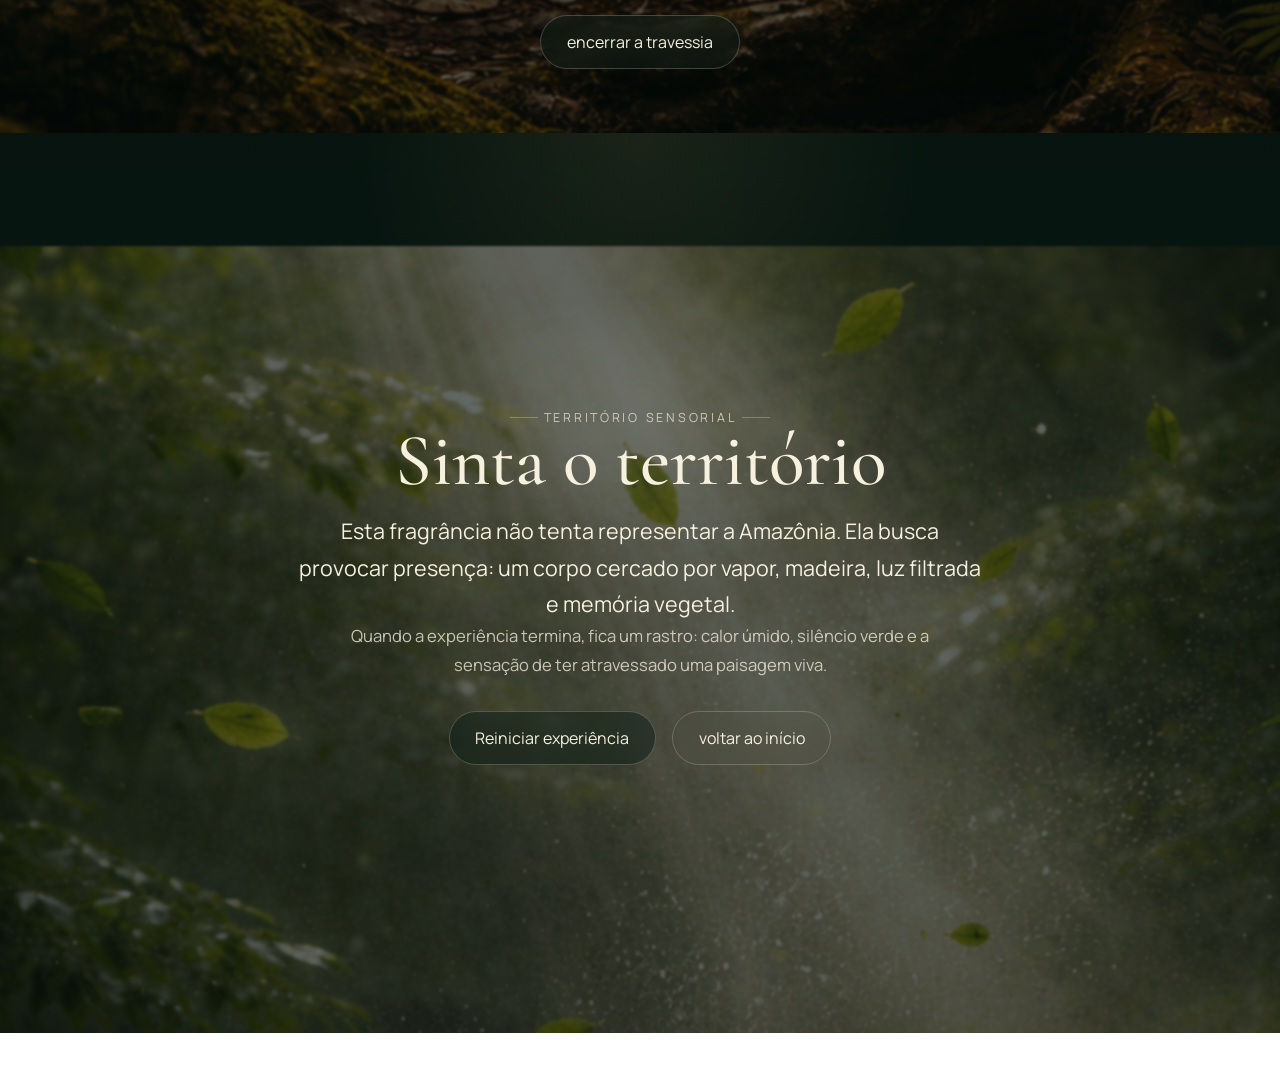
==== commit 3e567dac: "Alterações no layout e botões de ativação do som" ====
--- a/docs/index.html
+++ b/docs/index.html
@@ -3,92 +3,190 @@
 <head>
   <meta charset="UTF-8">
   <meta name="viewport" content="width=device-width, initial-scale=1.0">
-  <title>Aroma Atlas — Brasil</title>
-
-  <!-- FONTES -->
-  <link href="https://fonts.googleapis.com/css2?family=Playfair+Display:wght@400&family=Inter:wght@300;400&display=swap" rel="stylesheet">
-
-  <!-- CSS -->
+  <meta
+    name="description"
+    content="Uma jornada sensorial por uma fragrância inspirada na Amazônia brasileira."
+  >
+  <title>Aroma Atlas - Brasil</title>
+  <link rel="preconnect" href="https://fonts.googleapis.com">
+  <link rel="preconnect" href="https://fonts.gstatic.com" crossorigin>
+  <link
+    href="https://fonts.googleapis.com/css2?family=Cormorant+Garamond:wght@400;500;600&family=Manrope:wght@300;400;500;600&display=swap"
+    rel="stylesheet"
+  >
   <link rel="stylesheet" href="styles/style.css">
 </head>
+<body>
+  <div class="light-overlay"></div>
+  <div class="grain-overlay"></div>
+  <div class="tunnel-transition" id="tunnelTransition"></div>
 
-<body>
-
-  <!-- LUZ -->
-  <div class="light-overlay"></div>
-
-  <!-- ÁUDIO -->
   <audio id="ambientSound" loop>
     <source src="assets/audio/floresta.mp3" type="audio/mpeg">
   </audio>
 
+  <button
+    id="soundToggle"
+    class="sound-toggle"
+    type="button"
+    aria-pressed="true"
+    aria-label="Ativar ou silenciar o som ambiente"
+  >
+    Som da mata: ligado
+  </button>
+
+  <nav class="progress-nav" aria-label="Progresso da experiência">
+    <button class="progress-dot active" type="button" data-target=".intro" aria-label="Ir para a introdução"></button>
+    <button class="progress-dot" type="button" data-target=".limiar" aria-label="Ir para o portal"></button>
+    <button class="progress-dot" type="button" data-target=".floresta" aria-label="Ir para a floresta"></button>
+    <button class="progress-dot" type="button" data-target=".saberes" aria-label="Ir para os saberes ancestrais"></button>
+    <button class="progress-dot" type="button" data-target=".fragrancia" aria-label="Ir para a fragrância"></button>
+    <button class="progress-dot" type="button" data-target=".final" aria-label="Ir para o encerramento"></button>
+  </nav>
+
   <main>
+    <section class="section hero intro">
+      <div class="ambient-orb ambient-orb-1"></div>
+      <div class="ambient-orb ambient-orb-2"></div>
 
-  <!-- TÚNEL TRANSIÇÃO -->
-  <div class="tunnel-transition" id="tunnelTransition"></div>
-
-    <!-- HERO -->
-    <section class="section hero intro">
-      <img src="assets/images/brasil-perfume.png" class="bottle" alt="Perfume Brasil">
-      <h1>Brasil</h1>
-      <p>Um território que respira vida, memória e essência.</p>
-      <span class="hint">toque aqui para iniciar</span>
-    </section>
-
-    <!-- LIMIAR -->
-    <section class="section limiar">
-      <div>
-        <h2>O Portal</h2>
-        <p>Uma transição entre o mundo físico e o sensorial.</p>
-        <span class="hint nav-hint" data-target=".floresta">toque aqui para avançar</span>
+      <div class="hero-copy">
+        <span class="eyebrow">Aroma Atlas</span>
+        <img src="assets/images/brasil-perfume.png" class="bottle" alt="Frasco da fragrância Brasil">
+        <h1>Brasil</h1>
+        <p class="lede">
+          Uma fragrância inspirada na Amazônia brasileira, onde luz, umidade, resina e memória
+          se transformam em presença.
+        </p>
+        <p class="hero-text">
+          Atravesse uma paisagem viva: folhas esmagadas pela chuva, madeira aquecida pelo sol e
+          o sopro úmido de uma mata que nunca se cala.
+        </p>
+        <button id="enterExperience" class="cta-button" type="button">Atravessar o portal</button>
+        <span class="hint">use o toque, o scroll e o som para seguir a jornada</span>
       </div>
     </section>
 
-    <!-- FLORESTA -->
-    <section class="section floresta">
-      <div>
-        <h2>A Floresta</h2>
-        <p>O ar é denso, úmido, vivo. A natureza pulsa ao seu redor.</p>
-        <span class="hint nav-hint" data-target=".saberes">toque aqui para avançar</span>
+    <section class="section limiar" data-atmosphere="portal">
+      <div class="section-content">
+        <span class="eyebrow">Limiar</span>
+        <h2>O Portal</h2>
+        <p>
+          A entrada não acontece de uma vez. Ela se abre em camadas, como névoa dourada entre
+          galhos úmidos e silêncio suspenso.
+        </p>
+        <div class="quote-line"></div>
+        <p class="support-copy">
+          O mundo urbano perde contorno. A mata assume o ritmo e conduz o corpo para uma escuta
+          mais lenta.
+        </p>
+        <button class="nav-hint cta-link" type="button" data-target=".floresta">seguir para a mata</button>
       </div>
     </section>
 
-    <!-- SABERES -->
-    <section class="section saberes">
-      <div>
-        <h2>Saberes Ancestrais</h2>
-        <p>Histórias, rituais e conexões profundas com a terra.</p>
-        <span class="hint nav-hint" data-target=".fragrancia">toque aqui para avançar</span>
+    <section class="section floresta" data-atmosphere="forest">
+      <div class="section-content">
+        <span class="eyebrow">Corpo da experiência</span>
+        <h2>A Floresta Respira</h2>
+        <p>
+          O ar é denso, mineral e verde. Um brilho atravessa a copa, enquanto partículas de água
+          e calor criam um perfume que parece nascer do próprio chão.
+        </p>
+        <div class="sensory-grid">
+          <article class="sensory-card">
+            <span class="card-label">Textura</span>
+            <p>Folha molhada, sombra viva, terra recém-desperta.</p>
+          </article>
+          <article class="sensory-card">
+            <span class="card-label">Ritmo</span>
+            <p>O tempo desacelera e o silêncio passa a ter profundidade.</p>
+          </article>
+          <article class="sensory-card">
+            <span class="card-label">Luz</span>
+            <p>Feixes dourados atravessam a mata como se revelassem um segredo.</p>
+          </article>
+        </div>
+        <button class="nav-hint cta-link" type="button" data-target=".saberes">aprofundar a jornada</button>
       </div>
     </section>
 
-    <!-- FRAGRÂNCIA -->
-    <section class="section fragrancia">
-      <div class="nota topo">
-        <p>Notas de topo: frescor verde, folhas e umidade.</p>
-      </div>
-      <div class="nota coracao">
-        <p>Notas de coração: flores e resinas da floresta.</p>
-      </div>
-      <div class="nota fundo">
-        <p>Notas de fundo: madeira, terra e profundidade.</p>
-      </div>
-      <span class="hint nav-hint" data-target=".final">toque aqui para avançar</span>
-    </section>
-
-    <!-- FINAL -->
-    <section class="section final">
-      <div>
-        <h2>Sinta o território</h2>
-        <p>Uma fragrância que não se usa. Se vive.</p>
-        <button id="restart">Reiniciar experiência</button>
+    <section class="section saberes" data-atmosphere="ancestral">
+      <div class="section-content">
+        <span class="eyebrow">Memória viva</span>
+        <h2>Saberes Ancestrais</h2>
+        <p>
+          A fragrância ganha sentido quando encontra gesto, rito e permanência. Ela não retrata
+          apenas um lugar: ecoa relações com a água, com a casca, com a resina e com o tempo.
+        </p>
+        <div class="ingredient-trail" aria-label="Ingredientes evocativos da fragrância">
+          <span>chuva quente</span>
+          <span>folhas verdes</span>
+          <span>resina dourada</span>
+          <span>madeira úmida</span>
+          <span>terra viva</span>
+        </div>
+        <button class="nav-hint cta-link" type="button" data-target=".fragrancia">sentir nota por nota</button>
       </div>
     </section>
 
+    <section class="section fragrancia" data-atmosphere="perfume">
+      <div class="section-heading">
+        <span class="eyebrow">Pirâmide olfativa</span>
+        <h2>A fragrância em camadas</h2>
+        <p>
+          A composição evolui como uma travessia: primeiro o frescor luminoso, depois o coração
+          úmido da floresta, por fim a permanência terrosa que fica sobre a pele.
+        </p>
+      </div>
+
+      <div class="fragrance-pyramid">
+        <article class="nota topo">
+          <div class="note-inner">
+            <span class="note-tag">Notas de topo</span>
+            <h3>Claridade verde</h3>
+            <p>Folhas amassadas, brisa vegetal e o brilho fresco do amanhecer.</p>
+          </div>
+        </article>
+
+        <article class="nota coracao">
+          <div class="note-inner">
+            <span class="note-tag">Notas de coração</span>
+            <h3>Seiva e flor</h3>
+            <p>Umidade floral, resinas macias e a pulsação viva do interior da mata.</p>
+          </div>
+        </article>
+
+        <article class="nota fundo">
+          <div class="note-inner">
+            <span class="note-tag">Notas de fundo</span>
+            <h3>Raiz profunda</h3>
+            <p>Madeira aquecida, terra escura e um rastro que permanece como memória.</p>
+          </div>
+        </article>
+      </div>
+
+      <button class="nav-hint cta-link" type="button" data-target=".final">encerrar a travessia</button>
+    </section>
+
+    <section class="section final" data-atmosphere="closure">
+      <div class="section-content final-content">
+        <span class="eyebrow">Território sensorial</span>
+        <h2>Sinta o território</h2>
+        <p class="lede">
+          Esta fragrância não tenta representar a Amazônia. Ela busca provocar presença: um corpo
+          cercado por vapor, madeira, luz filtrada e memória vegetal.
+        </p>
+        <p class="support-copy">
+          Quando a experiência termina, fica um rastro: calor úmido, silêncio verde e a sensação
+          de ter atravessado uma paisagem viva.
+        </p>
+        <div class="final-actions">
+          <button id="restart" class="cta-button" type="button">Reiniciar experiência</button>
+          <button class="nav-hint cta-link secondary" type="button" data-target=".intro">voltar ao início</button>
+        </div>
+      </div>
+    </section>
   </main>
 
-  <!-- JS -->
   <script src="scripts/main.js"></script>
-
 </body>
-</html>+</html>
--- a/docs/styles/style.css
+++ b/docs/styles/style.css
@@ -1,40 +1,20 @@
-
-/*(TRANSIÇÃO) */
-
-.tunnel-transition {
-  position: fixed;
-  top: 0;
-  left: 0;
-  width: 100vw;
-  height: 100vh;
-  inset: 0;
-  min-width: 100vw;
-  min-height: 100vh;
-  max-width: 100vw;
-  max-height: 100vh;
-  overflow: hidden;
-  display: block;
-  z-index: 9999;
-  pointer-events: none;
-  opacity: 0;
-  transform: scale(1) translateZ(0);
-  transition:
-    opacity 0.7s cubic-bezier(.77,0,.18,1),
-    transform 0.7s cubic-bezier(.77,0,.18,1);
-  background:
-    radial-gradient(ellipse at 50% 60%, rgba(34, 49, 36, 0.75) 0%, rgba(18, 36, 24, 0.7) 60%, rgba(11,31,26,0.6) 100%),
-    url('../assets/images/textura-floresta.png');
-  background-size: 120% 120%, cover;
-  background-blend-mode: multiply;
-  filter: blur(1.2px) brightness(0.85) saturate(1.15);
-  box-shadow: 0 0 0 100vw rgba(10,20,10,0.5) inset;
-}
-.tunnel-transition.active {
-  opacity: 1;
-  transform: scale(1.18) translateZ(0);
-}
-
-/* RESET */
+:root {
+  --bg: #081511;
+  --bg-deep: #04100d;
+  --surface: rgba(11, 31, 24, 0.54);
+  --surface-strong: rgba(10, 27, 21, 0.74);
+  --line: rgba(235, 221, 177, 0.2);
+  --text: #f6f0de;
+  --muted: rgba(246, 240, 222, 0.76);
+  --gold: #d5b36a;
+  --gold-soft: rgba(213, 179, 106, 0.32);
+  --forest: #28553d;
+  --leaf: #87a85b;
+  --shadow: 0 24px 80px rgba(0, 0, 0, 0.34);
+  --light-x: 50%;
+  --light-y: 30%;
+  --light-intensity: 0.24;
+}
 
 * {
   margin: 0;
@@ -42,386 +22,643 @@
   box-sizing: border-box;
 }
 
-
-/* BODY */
+html {
+  scroll-behavior: smooth;
+}
 
 body {
-  font-family: 'Inter', sans-serif;
-  background: #0B1F1A;
-  color: #F5F5F5;
+  font-family: 'Manrope', sans-serif;
+  background:
+    radial-gradient(circle at top, rgba(39, 85, 61, 0.28), transparent 38%),
+    linear-gradient(180deg, #10251c 0%, var(--bg) 45%, var(--bg-deep) 100%);
+  color: var(--text);
   overflow-x: hidden;
-  margin: 0;
-  padding: 0;
-}
-
-
-/* MAIN */
+}
+
+body.sound-off .sound-toggle {
+  opacity: 0.68;
+}
+
+body::before {
+  content: '';
+  position: fixed;
+  inset: 0;
+  background:
+    linear-gradient(180deg, rgba(6, 16, 13, 0.2), rgba(2, 10, 8, 0.72)),
+    radial-gradient(circle at 20% 20%, rgba(213, 179, 106, 0.08), transparent 18%),
+    radial-gradient(circle at 80% 15%, rgba(135, 168, 91, 0.08), transparent 22%);
+  pointer-events: none;
+  z-index: -3;
+}
 
 main {
-  width: 100%;
-  margin: 0;
-  padding: 0;
-}
-
-
-/* SEÇÕES */
-
-.section {
-  height: 100vh;
-  width: 100%;
-  display: flex;
-  justify-content: center;
-  align-items: center;
-  text-align: center;
-  padding: 0 0;
   position: relative;
-  overflow: hidden;
-
+}
+
+button {
+  font: inherit;
+}
+
+.light-overlay,
+.grain-overlay,
+.tunnel-transition {
+  position: fixed;
+  inset: 0;
+  pointer-events: none;
+}
+
+.light-overlay {
+  z-index: 4;
+  mix-blend-mode: screen;
+  background:
+    radial-gradient(
+      circle at var(--light-x) var(--light-y),
+      rgba(255, 240, 198, calc(0.12 + var(--light-intensity))),
+      rgba(255, 240, 198, 0.02) 18%,
+      transparent 54%
+    );
+  transition: background 0.5s ease, opacity 0.5s ease;
+}
+
+.grain-overlay {
+  z-index: 3;
+  opacity: 0.12;
+  background-image: url('../assets/images/textura-floresta.png');
+  background-size: cover;
+  mix-blend-mode: soft-light;
+  animation: grainShift 28s ease-in-out infinite;
+}
+
+.tunnel-transition {
+  z-index: 20;
   opacity: 0;
-  transform: translateY(40px);
-  transition: all 1s ease;
-}
-
-/* Conteúdo acima das camadas */
-.section > * {
-  position: relative;
-  z-index: 3;
-}
-
-
-/* TEXTURA BASE GLOBAL */
-
-.section::before {
-  content: "";
-  position: absolute;
-  inset: 0;
-
-  background-image: url("../assets/images/textura-floresta.png");
-  background-size: cover;
-  background-position: center;
-
-  opacity: 0.12;
-
-  pointer-events: none;
-  z-index: 1;
-
-  animation: texturaMove 40s ease-in-out infinite;
-}
-
-
-/* IMAGENS ESPECÍFICAS (CAMADA EXTRA) */
-
-
-.section::after {
-  content: "";
-  position: absolute;
-  inset: 0;
-
-  background-size: cover;
-  background-position: center;
-
-  opacity: 0;
-  pointer-events: none;
-  z-index: 2;
-
-  transition: opacity 1s ease;
-  transform: translateY(var(--parallax-offset, 0)) scale(var(--scale-dynamic, 1.1));
-}
-
-/* PORTAL */
-.limiar::after {
-  background-image: url("../assets/images/Portal\ dourado\ na\ floresta\ tropical.png");
-  opacity: 0.25;
-  filter: blur(2px) brightness(0.7);
-}
-
-/* SABERES ANCESTRAIS */
-.saberes::after {
-  background-image: url("../assets/images/Aldeia\ ribeirinha\ ao\ amanhecer.png");
-  opacity: 0.25;
-  filter: blur(1px) brightness(0.8);
-}
-
-
-/* ANIMAÇÃO TEXTURA */
-
-@keyframes texturaMove {
-  0% {
-    transform: scale(1) translateY(0);
-  }
-  50% {
-    transform: scale(1.08) translateY(-15px);
-  }
-  100% {
-    transform: scale(1) translateY(0);
-  }
-}
-
-
-/* HERO */
-
-.hero {
-  flex-direction: column;
-  background: radial-gradient(circle at center, #132E27, #0B1F1A);
-}
-
-/* PERFUME */
-.bottle {
-  width: 180px;
-  margin-bottom: 30px;
-  animation: float 6s ease-in-out infinite;
-  filter: drop-shadow(0 25px 50px rgba(0,0,0,0.7));
-}
-
-/* FLUTUAÇÃO */
-@keyframes float {
-  0% { transform: translateY(0px); }
-  50% { transform: translateY(-15px); }
-  100% { transform: translateY(0px); }
-}
-
-
-/* BACKGROUNDS BASE */
-
-.intro {
-  background: radial-gradient(circle at center, #132E27, #0B1F1A);
-}
-
-.limiar {
-  background: linear-gradient(180deg, #0B1F1A, #132E27);
-}
-
-.floresta {
-  background: radial-gradient(circle at center, #1F3D2B, #0B1F1A);
-}
-
-.saberes {
-  background: linear-gradient(180deg, #132E27, #1F3D2B);
-}
-
-/* TIPOGRAFIA */
-
-h1, h2 {
-  font-family: 'Playfair Display', serif;
-  font-weight: 400;
-}
-
-h1 {
-  font-size: 2.4rem;
-  letter-spacing: 1px;
-}
-
-h2 {
-  font-size: 2rem;
-}
-
-p {
-  font-size: 1.1rem;
-  opacity: 0.85;
-  max-width: 320px;
-  margin: 0 auto;
-}
-
-.hint {
-  font-size: 0.8rem;
-  opacity: 0.5;
-  margin-top: 10px;
-}
-
-
-/* FRAGRÂNCIA */
-
-.fragrancia {
+  transform: scale(1) translateZ(0);
+  transition: opacity 0.8s cubic-bezier(0.77, 0, 0.18, 1), transform 0.8s cubic-bezier(0.77, 0, 0.18, 1);
+  background:
+    radial-gradient(circle at center, rgba(215, 183, 112, 0.2) 0%, rgba(22, 45, 31, 0.58) 28%, rgba(5, 11, 9, 0.9) 72%),
+    url('../assets/images/textura-floresta.png');
+  background-size: 140% 140%, cover;
+  filter: blur(1.8px) saturate(1.15);
+  box-shadow: inset 0 0 200px rgba(4, 12, 8, 0.85);
+}
+
+.tunnel-transition.active {
+  opacity: 1;
+  transform: scale(1.24) translateZ(0);
+}
+
+.progress-nav {
+  position: fixed;
+  top: 50%;
+  right: 22px;
+  z-index: 15;
   display: flex;
   flex-direction: column;
-  padding: 0;
-}
-
-.nota {
-  width: 100%;
-  height: 33.33vh;
+  gap: 12px;
+  transform: translateY(-50%);
+}
+
+.progress-dot {
+  width: 11px;
+  height: 11px;
+  border-radius: 50%;
+  border: 1px solid rgba(246, 240, 222, 0.34);
+  background: rgba(255, 255, 255, 0.08);
+  cursor: pointer;
+  transition: transform 0.25s ease, background 0.25s ease, box-shadow 0.25s ease;
+}
+
+.progress-dot.active,
+.progress-dot:hover {
+  background: var(--gold);
+  box-shadow: 0 0 0 6px rgba(213, 179, 106, 0.15);
+  transform: scale(1.12);
+}
+
+.sound-toggle {
+  position: fixed;
+  top: 18px;
+  right: 18px;
+  z-index: 16;
+  border: 1px solid rgba(246, 240, 222, 0.22);
+  background: rgba(8, 21, 17, 0.65);
+  color: var(--text);
+  padding: 0.8rem 1rem;
+  border-radius: 999px;
+  letter-spacing: 0.03em;
+  cursor: pointer;
+  backdrop-filter: blur(14px);
+  transition: background 0.3s ease, border-color 0.3s ease, transform 0.3s ease;
+}
+
+.sound-toggle:hover {
+  transform: translateY(-1px);
+  background: rgba(8, 21, 17, 0.85);
+  border-color: rgba(213, 179, 106, 0.45);
+}
+
+.section {
+  min-height: 100vh;
+  position: relative;
   display: flex;
   align-items: center;
   justify-content: center;
-}
-
-.topo {
-  background: linear-gradient(180deg, #1F3D2B, #132E27);
-}
-
-.coracao {
-  background: linear-gradient(180deg, #132E27, #0F261F);
-}
-
-.fundo {
-  background: linear-gradient(180deg, #0F261F, #0B1F1A);
-}
-
-
-
-.final {
-  background: radial-gradient(circle at center, #132E27, #0B1F1A);
-  flex-direction: column;
-}
-
-
-/* BOTÃO */
-
-button {
-  margin-top: 25px;
-  padding: 12px 24px;
-  background: transparent;
-  border: 1px solid rgba(255,255,255,0.6);
-  color: #F5F5F5;
-  font-size: 0.9rem;
-  letter-spacing: 0.5px;
-  cursor: pointer;
-  transition: all 0.4s ease;
-}
-
-button:hover {
-  background: #F5F5F5;
-  color: #0B1F1A;
-}
-
-
-.light-overlay {
-  position: fixed;
-  top: 0;
-  left: 0;
-  width: 100%;
-  height: 100%;
-
-  pointer-events: none;
-  z-index: 2;
-
-  background: radial-gradient(
-    circle at 50% 30%,
-    rgba(255, 255, 255, 0.08),
-    transparent 60%
-  );
-
-  mix-blend-mode: screen;
-  transition: all 0.6s ease;
-}
-
-
-/* Camada que vai se mover */
-.section::after {
-  transform: scale(1.1);
-  transition: transform 1s ease, opacity 1s ease;
-}
-
-/* Quando seção ativa */
-.section.active::after {
-  transform: scale(1.15);
-}
-
-/* Entrada suave */
+  padding: 5rem clamp(1.4rem, 3vw, 3rem);
+  isolation: isolate;
+  overflow: hidden;
+  opacity: 0;
+  transform: translateY(48px);
+  transition: opacity 1s ease, transform 1s ease;
+}
+
 .section.active {
   opacity: 1;
   transform: translateY(0);
 }
 
+.section::before,
+.section::after {
+  content: '';
+  position: absolute;
+  inset: -4%;
+  pointer-events: none;
+  transition: transform 1s ease, opacity 1s ease, filter 0.8s ease;
+}
+
+.section::before {
+  z-index: -2;
+  background: linear-gradient(180deg, rgba(5, 16, 12, 0.18), rgba(5, 16, 12, 0.72));
+}
+
+.section::after {
+  z-index: -1;
+  opacity: 0.34;
+  background-size: cover;
+  background-position: center;
+  transform: translateY(var(--parallax-offset, 0px)) scale(var(--scale-dynamic, 1.08));
+  filter: blur(1px) brightness(0.7);
+}
+
+.section.active::after {
+  opacity: 0.5;
+}
+
+.intro {
+  background:
+    radial-gradient(circle at 50% 20%, rgba(213, 179, 106, 0.16), transparent 22%),
+    linear-gradient(180deg, rgba(19, 46, 39, 0.84), rgba(8, 21, 17, 0.96));
+}
+
+.limiar {
+  background: linear-gradient(180deg, #0b1f1a 0%, #112d24 100%);
+}
+
+.floresta {
+  background: linear-gradient(180deg, #0a1d17 0%, #133528 54%, #081712 100%);
+}
+
+.saberes {
+  background: linear-gradient(180deg, #0b1f1a 0%, #163428 100%);
+}
+
 .fragrancia {
-  display: flex;
   flex-direction: column;
-  padding: 0;
-}
-
-/* BASE DAS NOTAS */
-.nota {
-  width: 100%;
-  height: 33.33vh;
-
-  display: flex;
+  gap: 2rem;
+  padding-top: 6rem;
+  padding-bottom: 4rem;
+  background: linear-gradient(180deg, #081812 0%, #10271e 38%, #07130f 100%);
+}
+
+.final {
+  background:
+    radial-gradient(circle at top, rgba(213, 179, 106, 0.12), transparent 26%),
+    linear-gradient(180deg, #071510 0%, #0d211a 100%);
+}
+
+.limiar::after {
+  background-image: url('../assets/images/Portal dourado na floresta tropical.png');
+}
+
+.floresta::after {
+  background-image: url('../assets/images/Raio de sol na floresta densa.png');
+}
+
+.saberes::after {
+  background-image: url('../assets/images/Aldeia ribeirinha ao amanhecer.png');
+}
+
+.fragrancia::after {
+  background-image: url('../assets/images/Raízes iluminadas na floresta tropical.png');
+  opacity: 0.22;
+}
+
+.final::after {
+  background-image: url('../assets/images/Raio de sol na floresta ao amanhecer.png');
+  opacity: 0.2;
+}
+
+.hero-copy,
+.section-content,
+.section-heading,
+.note-inner {
+  position: relative;
+  z-index: 2;
+}
+
+.hero-copy,
+.section-content,
+.final-content,
+.section-heading {
+  width: min(100%, 840px);
+  text-align: center;
+}
+
+.hero-copy {
+  display: grid;
+  place-items: center;
+  gap: 1rem;
+}
+
+.ambient-orb {
+  position: absolute;
+  border-radius: 50%;
+  filter: blur(12px);
+  opacity: 0.32;
+  mix-blend-mode: screen;
+}
+
+.ambient-orb-1 {
+  width: 28vw;
+  height: 28vw;
+  min-width: 180px;
+  min-height: 180px;
+  top: 12%;
+  left: 10%;
+  background: radial-gradient(circle, rgba(213, 179, 106, 0.5), transparent 70%);
+  animation: drift 16s ease-in-out infinite;
+}
+
+.ambient-orb-2 {
+  width: 24vw;
+  height: 24vw;
+  min-width: 160px;
+  min-height: 160px;
+  right: 12%;
+  bottom: 14%;
+  background: radial-gradient(circle, rgba(135, 168, 91, 0.35), transparent 72%);
+  animation: drift 18s ease-in-out infinite reverse;
+}
+
+.eyebrow,
+.card-label,
+.note-tag {
+  display: inline-flex;
   align-items: center;
   justify-content: center;
-  text-align: center;
-
+  gap: 0.35rem;
+  font-size: 0.78rem;
+  text-transform: uppercase;
+  letter-spacing: 0.22em;
+  color: rgba(246, 240, 222, 0.72);
+}
+
+.eyebrow::before,
+.eyebrow::after {
+  content: '';
+  width: 28px;
+  height: 1px;
+  background: rgba(213, 179, 106, 0.45);
+}
+
+h1,
+ h2,
+ h3 {
+  font-family: 'Cormorant Garamond', serif;
+  font-weight: 500;
+  line-height: 0.96;
+}
+
+h1 {
+  font-size: clamp(4rem, 11vw, 7rem);
+  letter-spacing: 0.02em;
+  text-shadow: 0 8px 30px rgba(0, 0, 0, 0.28);
+}
+
+h2 {
+  font-size: clamp(2.8rem, 6vw, 4.6rem);
+  margin-bottom: 1rem;
+}
+
+h3 {
+  font-size: clamp(1.9rem, 4vw, 2.6rem);
+}
+
+p {
+  color: var(--muted);
+  max-width: 690px;
+  margin: 0 auto;
+  font-size: clamp(1rem, 1.3vw, 1.12rem);
+  line-height: 1.7;
+}
+
+.lede {
+  font-size: clamp(1.15rem, 1.7vw, 1.34rem);
+  color: var(--text);
+}
+
+.hero-text,
+.support-copy {
+  max-width: 620px;
+}
+
+.hint {
+  font-size: 0.8rem;
+  letter-spacing: 0.16em;
+  text-transform: uppercase;
+  opacity: 0.65;
+}
+
+.bottle {
+  width: min(32vw, 220px);
+  filter: drop-shadow(0 28px 60px rgba(0, 0, 0, 0.48));
+  animation: bottleFloat 6s ease-in-out infinite;
+}
+
+.cta-button,
+.cta-link {
+  border: 1px solid rgba(246, 240, 222, 0.22);
+  color: var(--text);
+  background: rgba(12, 29, 23, 0.5);
+  border-radius: 999px;
+  padding: 0.95rem 1.6rem;
+  cursor: pointer;
+  backdrop-filter: blur(14px);
+  transition: transform 0.3s ease, background 0.3s ease, border-color 0.3s ease, box-shadow 0.3s ease;
+}
+
+.cta-button:hover,
+.cta-link:hover {
+  transform: translateY(-2px);
+  background: rgba(22, 49, 37, 0.82);
+  border-color: rgba(213, 179, 106, 0.48);
+  box-shadow: 0 18px 44px rgba(0, 0, 0, 0.24);
+}
+
+.cta-link.secondary {
+  background: transparent;
+}
+
+.quote-line {
+  width: 120px;
+  height: 1px;
+  margin: 1.4rem auto;
+  background: linear-gradient(90deg, transparent, rgba(213, 179, 106, 0.7), transparent);
+}
+
+.sensory-grid {
+  display: grid;
+  grid-template-columns: repeat(3, minmax(0, 1fr));
+  gap: 1rem;
+  margin-top: 2.2rem;
+}
+
+.sensory-card {
+  padding: 1.25rem;
+  border: 1px solid rgba(246, 240, 222, 0.12);
+  border-radius: 24px;
+  background: linear-gradient(180deg, rgba(19, 46, 37, 0.76), rgba(9, 25, 19, 0.76));
+  box-shadow: var(--shadow);
+  backdrop-filter: blur(14px);
+}
+
+.sensory-card p {
+  max-width: none;
+  margin-top: 0.8rem;
+  font-size: 0.97rem;
+}
+
+.ingredient-trail {
+  display: flex;
+  flex-wrap: wrap;
+  gap: 0.8rem;
+  justify-content: center;
+  margin-top: 2rem;
+}
+
+.ingredient-trail span {
+  padding: 0.72rem 1rem;
+  border-radius: 999px;
+  border: 1px solid rgba(246, 240, 222, 0.12);
+  background: rgba(13, 31, 24, 0.66);
+  color: rgba(246, 240, 222, 0.9);
+  box-shadow: 0 18px 40px rgba(0, 0, 0, 0.18);
+}
+
+.section-heading {
+  display: grid;
+  gap: 1rem;
+}
+
+.fragrance-pyramid {
+  width: min(100%, 980px);
+  display: grid;
+  grid-template-columns: 1fr;
+  gap: 1rem;
+}
+
+.nota {
+  min-height: 25vh;
   position: relative;
   overflow: hidden;
-}
-
-/* TEXTO */
-.nota p {
-  position: relative;
-  z-index: 3;
-  max-width: 320px;
-  font-size: 1.1rem;
-  opacity: 0.9;
-}
-
-/* CAMADA DE IMAGEM */
-.nota::before {
-  content: "";
+  border-radius: 28px;
+  border: 1px solid rgba(246, 240, 222, 0.12);
+  box-shadow: var(--shadow);
+}
+
+.nota::before,
+.nota::after {
+  content: '';
   position: absolute;
   inset: 0;
-
+}
+
+.nota::before {
   background-size: cover;
   background-position: center;
-
-  filter: blur(6px);
-  transform: scale(1.2);
-
+  transform: scale(1.12);
+  filter: blur(2px) saturate(1.08);
+}
+
+.nota::after {
+  background: linear-gradient(90deg, rgba(4, 11, 9, 0.86), rgba(4, 11, 9, 0.48));
+}
+
+.note-inner {
+  position: relative;
+  z-index: 2;
+  display: grid;
+  gap: 0.8rem;
+  align-content: center;
+  justify-items: start;
+  text-align: left;
+  padding: clamp(1.4rem, 4vw, 2.6rem);
+  min-height: 100%;
+}
+
+.note-inner p {
+  margin: 0;
+  max-width: 420px;
+}
+
+.topo::before {
+  background-image: url('../assets/images/Raio de sol na floresta ao amanhecer.png');
+}
+
+.coracao::before {
+  background-image: url('../assets/images/Raio de sol na floresta densa.png');
+}
+
+.fundo::before {
+  background-image: url('../assets/images/Raízes iluminadas na floresta tropical.png');
+}
+
+.final-actions {
+  display: flex;
+  justify-content: center;
+  gap: 1rem;
+  flex-wrap: wrap;
+  margin-top: 2rem;
+}
+
+[data-atmosphere='portal'] {
+  --section-glow: rgba(213, 179, 106, 0.24);
+}
+
+[data-atmosphere='forest'] {
+  --section-glow: rgba(135, 168, 91, 0.2);
+}
+
+[data-atmosphere='ancestral'] {
+  --section-glow: rgba(123, 164, 128, 0.16);
+}
+
+[data-atmosphere='perfume'] {
+  --section-glow: rgba(213, 179, 106, 0.18);
+}
+
+[data-atmosphere='closure'] {
+  --section-glow: rgba(246, 240, 222, 0.12);
+}
+
+.section-content::before,
+.final-content::before,
+.section-heading::before {
+  content: '';
+  position: absolute;
+  inset: -20% 12% auto;
+  height: 50%;
+  background: radial-gradient(circle, var(--section-glow, rgba(213, 179, 106, 0.14)), transparent 68%);
+  z-index: -1;
+  filter: blur(32px);
+}
+
+canvas {
   z-index: 1;
 }
 
-/* OVERLAY ESCURO */
-.nota::after {
-  content: "";
-  position: absolute;
-  inset: 0;
-
-  background: linear-gradient(
-    rgba(0,0,0,0.5),
-    rgba(0,0,0,0.7)
-  );
-
-  z-index: 2;
-}
-
-
-/* TOPO */
-
-.topo::before {
-  background-image: url("../assets/images/Raio\ de\ sol\ na\ floresta\ ao\ amanhecer.png");
-}
-
-
-/* CORAÇÃO */
-
-.coracao::before {
-  background-image: url("../assets/images/Raio\ de\ sol\ na\ floresta\ densa.png");
-}
-
-
-/* FUNDO */
-
-.fundo::before {
-  background-image: url("../assets/images/Raízes\ iluminadas\ na\ floresta\ tropical.png");
-}
-
-
-/* VARIAÇÃO DE LUZ (SUTIL) */
-
-.topo::after {
-  background: linear-gradient(
-    rgba(0,0,0,0.4),
-    rgba(0,0,0,0.6)
-  );
-}
-
-.coracao::after {
-  background: linear-gradient(
-    rgba(0,0,0,0.5),
-    rgba(0,0,0,0.75)
-  );
-}
-
-.fundo::after {
-  background: linear-gradient(
-    rgba(0,0,0,0.6),
-    rgba(0,0,0,0.85)
-  );
-}+@keyframes grainShift {
+  0%,
+  100% {
+    transform: scale(1) translate3d(0, 0, 0);
+  }
+
+  50% {
+    transform: scale(1.05) translate3d(-1%, 1%, 0);
+  }
+}
+
+@keyframes bottleFloat {
+  0%,
+  100% {
+    transform: translateY(0);
+  }
+
+  50% {
+    transform: translateY(-16px);
+  }
+}
+
+@keyframes drift {
+  0%,
+  100% {
+    transform: translate3d(0, 0, 0);
+  }
+
+  50% {
+    transform: translate3d(18px, -24px, 0);
+  }
+}
+
+@media (max-width: 900px) {
+  .progress-nav {
+    right: 14px;
+  }
+
+  .sensory-grid {
+    grid-template-columns: 1fr;
+  }
+
+  .section {
+    padding-top: 6.5rem;
+    padding-bottom: 5rem;
+  }
+}
+
+@media (max-width: 640px) {
+  .sound-toggle {
+    left: 50%;
+    right: auto;
+    transform: translateX(-50%);
+    width: max-content;
+    max-width: calc(100vw - 2rem);
+  }
+
+  .sound-toggle:hover {
+    transform: translateX(-50%);
+  }
+
+  .progress-nav {
+    top: auto;
+    bottom: 20px;
+    right: 50%;
+    transform: translateX(50%);
+    flex-direction: row;
+    padding: 0.55rem 0.7rem;
+    border-radius: 999px;
+    background: rgba(8, 21, 17, 0.56);
+    backdrop-filter: blur(14px);
+  }
+
+  .note-inner {
+    justify-items: center;
+    text-align: center;
+  }
+
+  .note-inner p {
+    max-width: 100%;
+  }
+
+  .section::after {
+    opacity: 0.24;
+  }
+}
+
+@media (prefers-reduced-motion: reduce) {
+  *,
+  *::before,
+  *::after {
+    animation: none !important;
+    transition: none !important;
+    scroll-behavior: auto !important;
+  }
+}
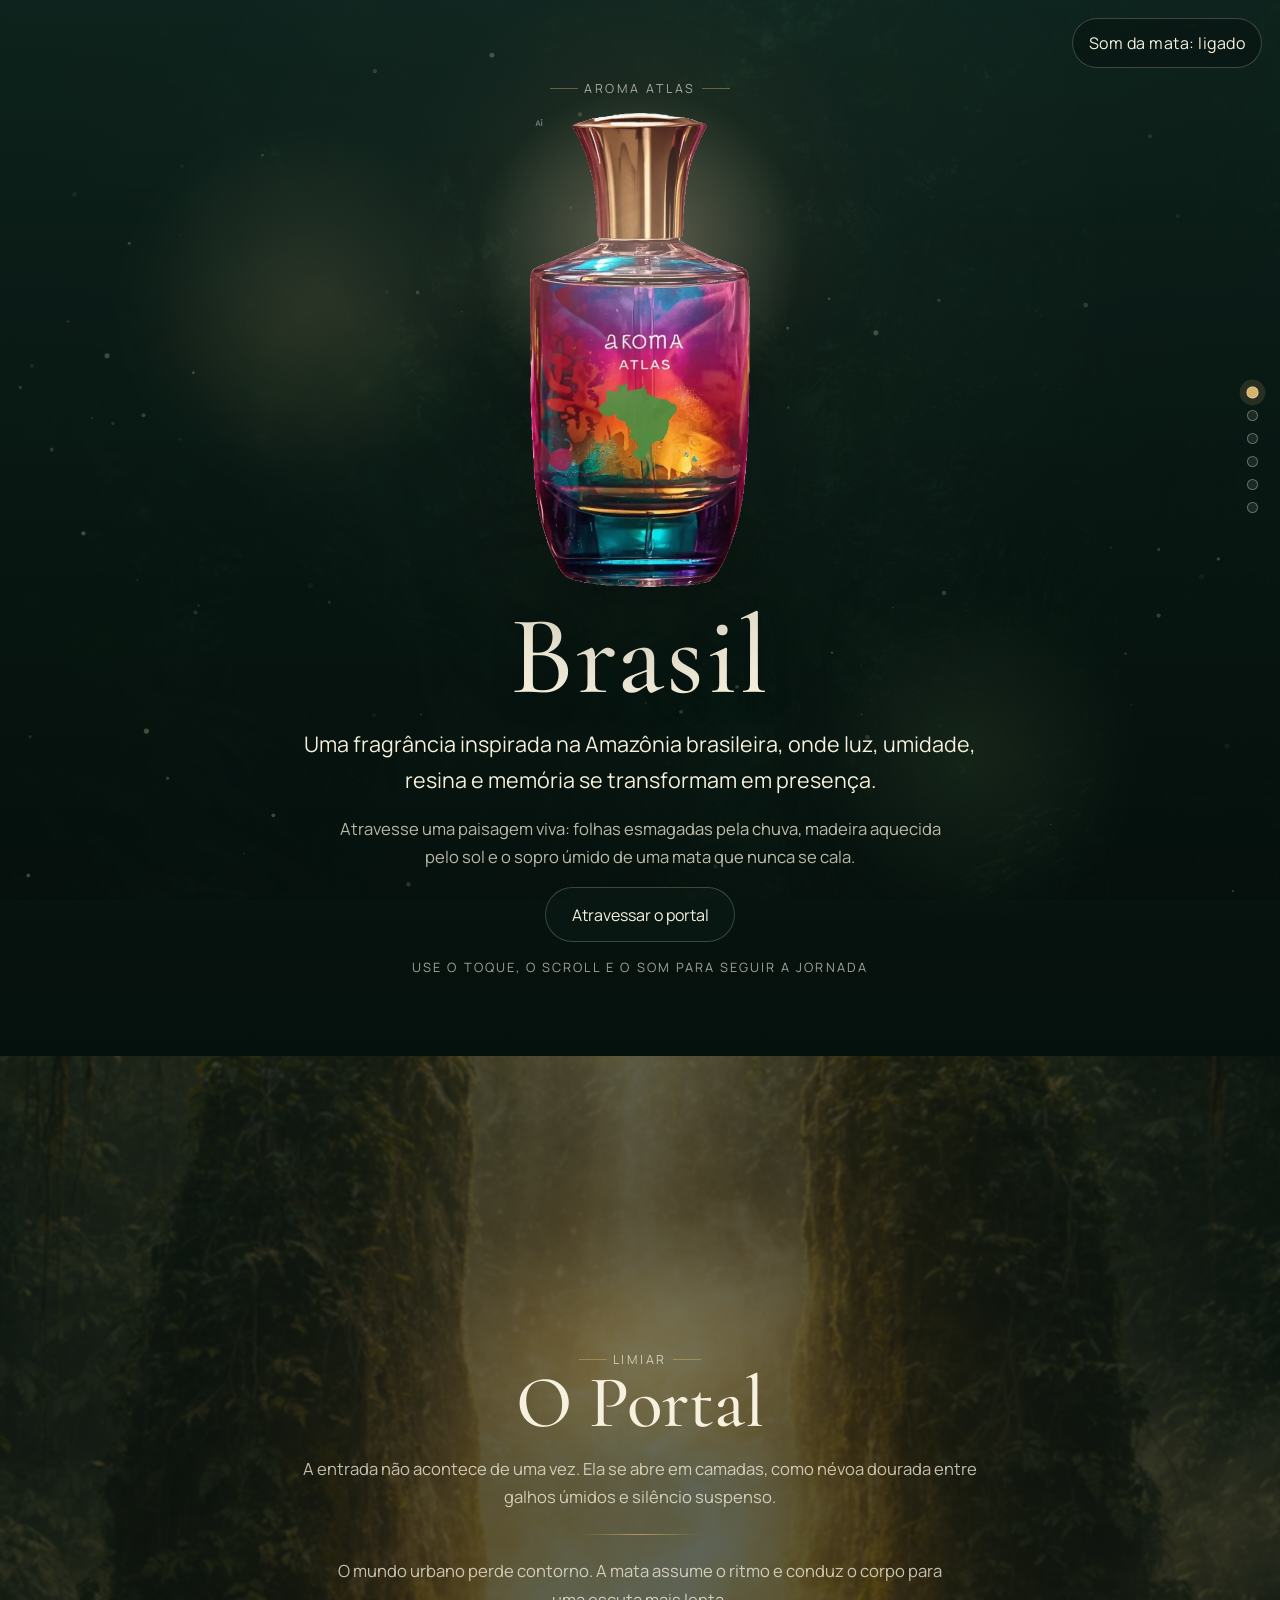
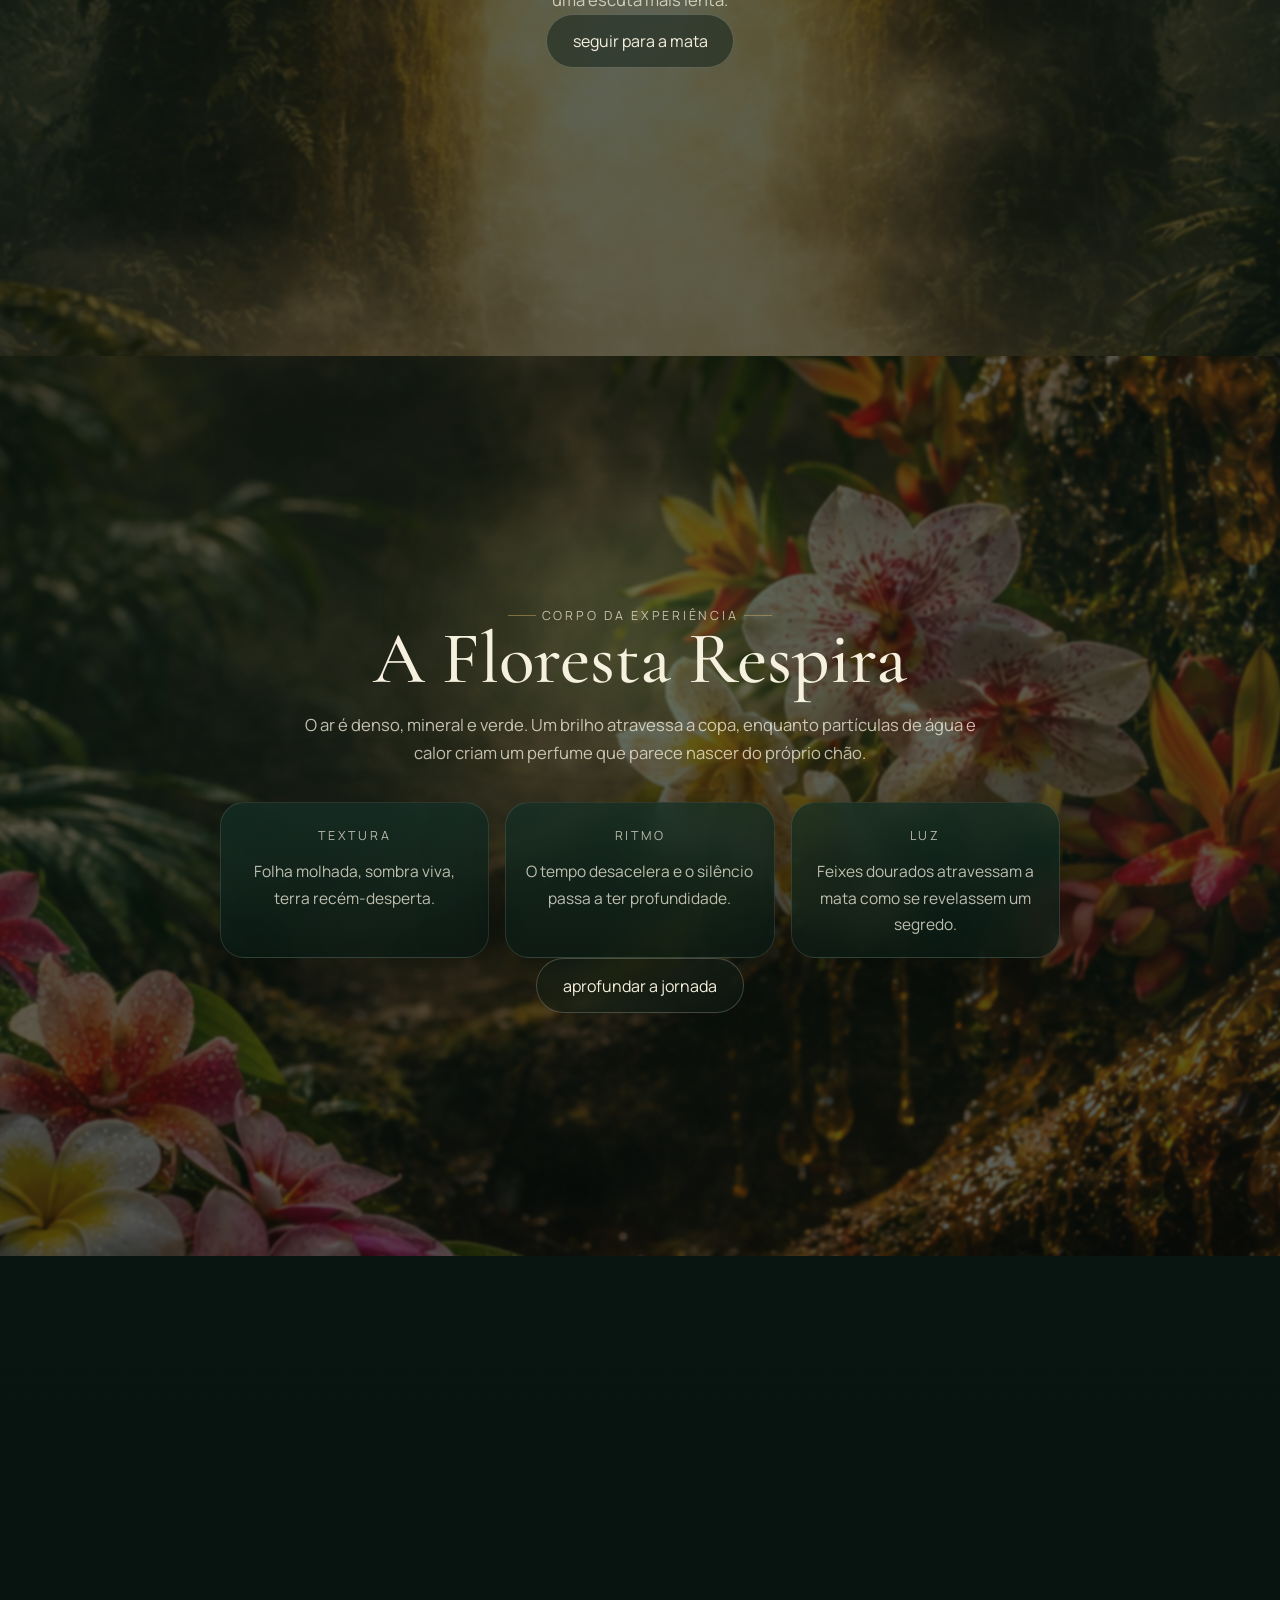
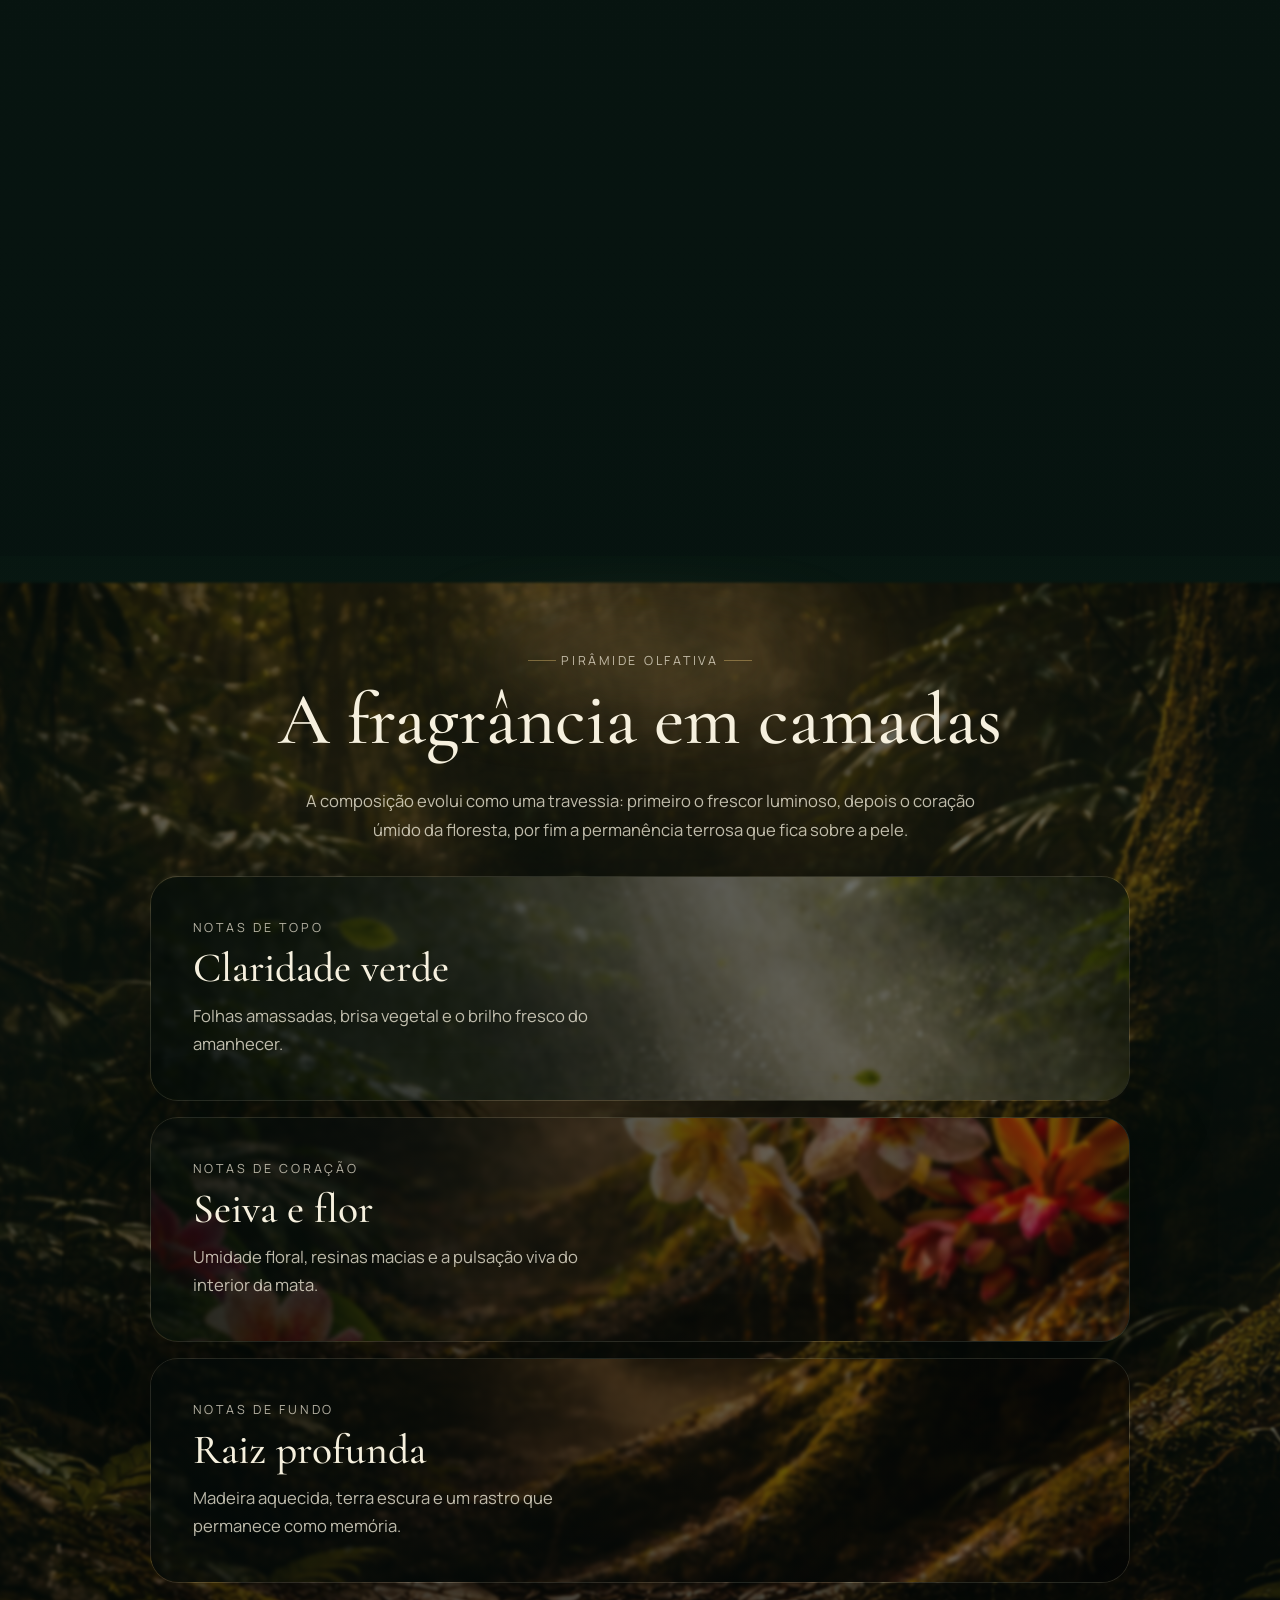
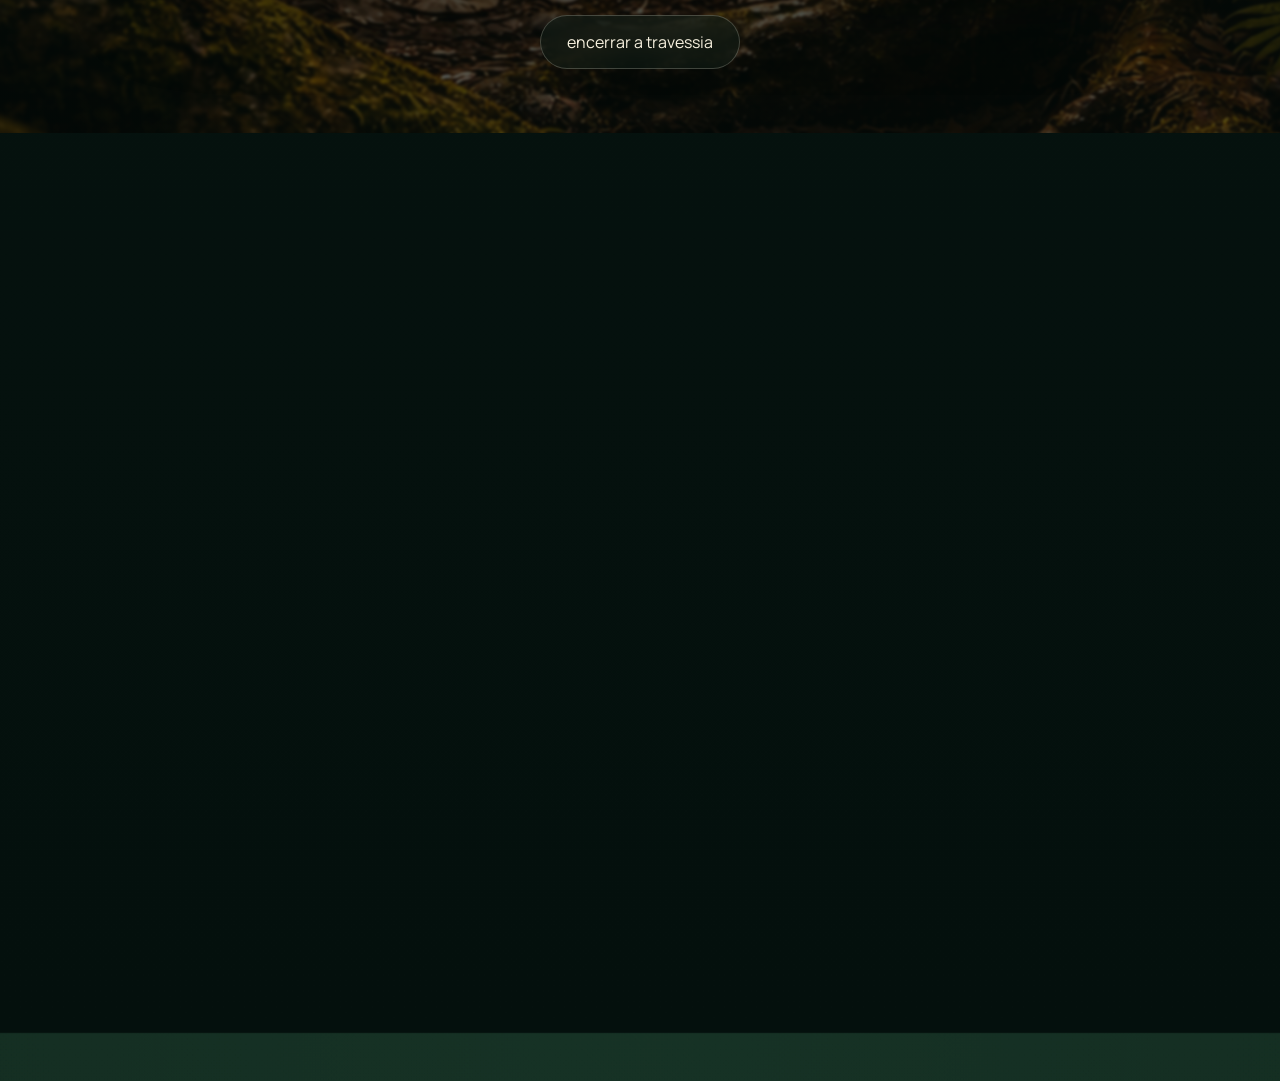
==== commit 0b1228c7: "Introdução da página responsável pelo registo de locais visitados pelas fragâncias" ====
--- a/docs/index.html
+++ b/docs/index.html
@@ -182,6 +182,7 @@
         <div class="final-actions">
           <button id="restart" class="cta-button" type="button">Reiniciar experiência</button>
           <button class="nav-hint cta-link secondary" type="button" data-target=".intro">voltar ao início</button>
+          <a class="cta-link secondary" href="passport.html">abrir passaporte sensorial</a>
         </div>
       </div>
     </section>
--- a/docs/styles/style.css
+++ b/docs/styles/style.css
@@ -386,12 +386,16 @@
 
 .cta-button,
 .cta-link {
+  display: inline-flex;
+  align-items: center;
+  justify-content: center;
   border: 1px solid rgba(246, 240, 222, 0.22);
   color: var(--text);
   background: rgba(12, 29, 23, 0.5);
   border-radius: 999px;
   padding: 0.95rem 1.6rem;
   cursor: pointer;
+  text-decoration: none;
   backdrop-filter: blur(14px);
   transition: transform 0.3s ease, background 0.3s ease, border-color 0.3s ease, box-shadow 0.3s ease;
 }
